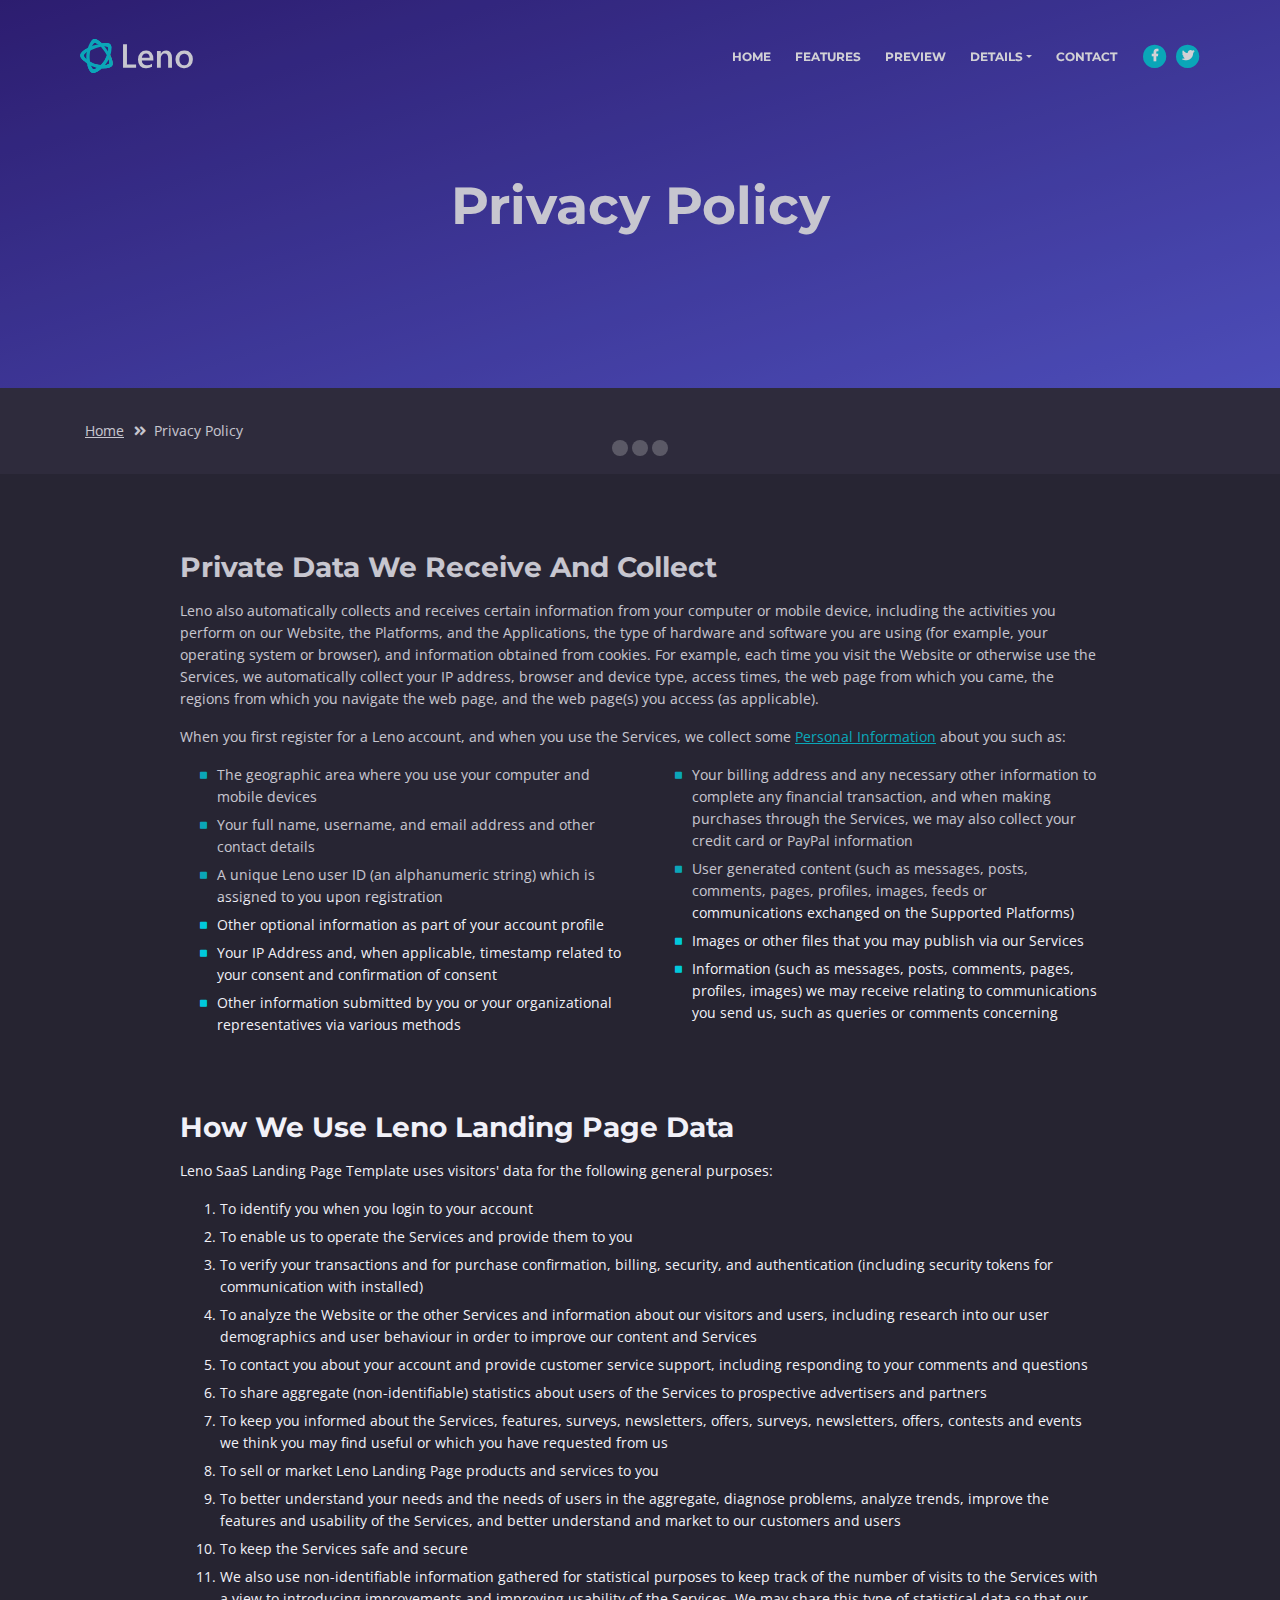
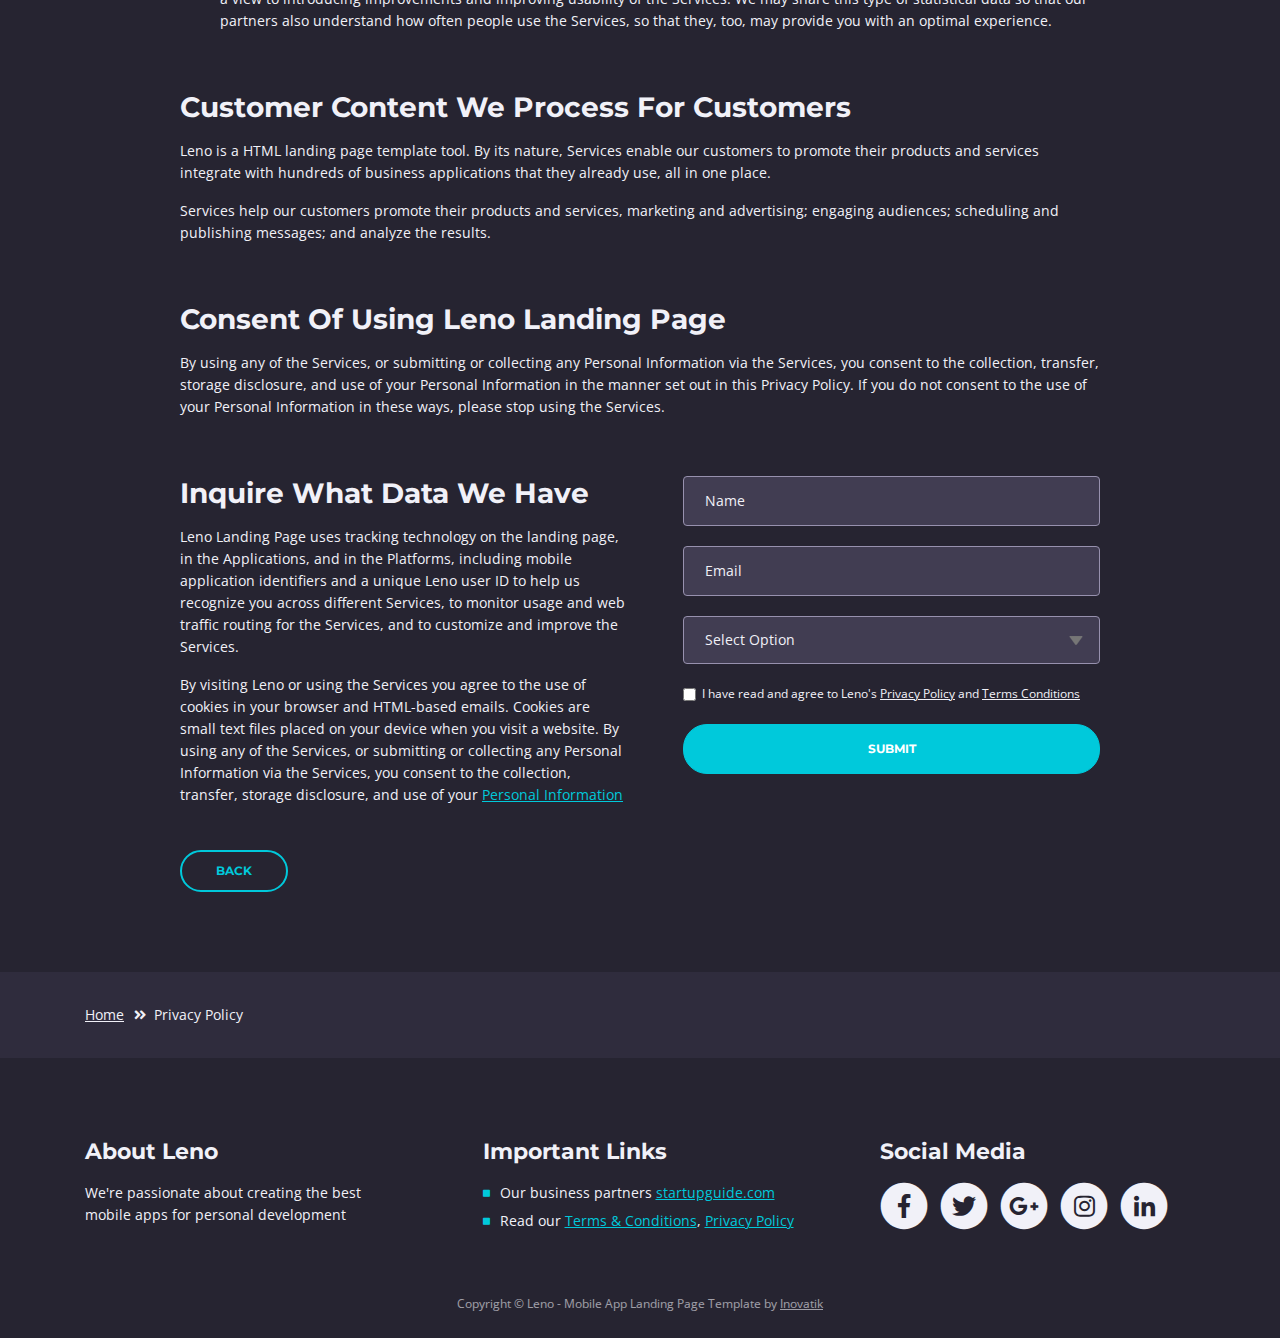
==== privacy-policy.html @ 0bbc704b "uu" ====
<!DOCTYPE html>
<html lang="en">
<head>
    <meta charset="utf-8">
    <meta name="viewport" content="width=device-width, initial-scale=1, shrink-to-fit=no">
    
    <!-- SEO Meta Tags -->
    <meta name="description" content="Free mobile app HTML landing page template to help you build a great online presence for your app which will convert visitors into users">
    <meta name="author" content="Inovatik">

    <!-- OG Meta Tags to improve the way the post looks when you share the page on LinkedIn, Facebook, Google+ -->
	<meta property="og:site_name" content="" /> <!-- website name -->
	<meta property="og:site" content="" /> <!-- website link -->
	<meta property="og:title" content=""/> <!-- title shown in the actual shared post -->
	<meta property="og:description" content="" /> <!-- description shown in the actual shared post -->
	<meta property="og:image" content="" /> <!-- image link, make sure it's jpg -->
	<meta property="og:url" content="" /> <!-- where do you want your post to link to -->
	<meta property="og:type" content="article" />

    <!-- Website Title -->
    <title>Privacy Policy - Leno - Free Mobile App Landing Page Template</title>
    
    <!-- Styles -->
    <link href="https://fonts.googleapis.com/css?family=Open+Sans:300,300i,400,400i,600,600i,700,700i" rel="stylesheet">
    <link href="https://fonts.googleapis.com/css?family=Montserrat:600,700" rel="stylesheet">
    <link href="css/bootstrap.css" rel="stylesheet">
    <link href="css/fontawesome-all.css" rel="stylesheet">
    <link href="css/swiper.css" rel="stylesheet">
	<link href="css/magnific-popup.css" rel="stylesheet">
    <link href="css/styles.css" rel="stylesheet">
	
	<!-- Favicon  -->
    <link rel="icon" href="images/favicon.png">
</head>
<body data-spy="scroll" data-target=".fixed-top">
    
    <!-- Preloader -->
	<div class="spinner-wrapper">
        <div class="spinner">
            <div class="bounce1"></div>
            <div class="bounce2"></div>
            <div class="bounce3"></div>
        </div>
    </div>
    <!-- end of preloader -->
    

    <!-- Navbar -->
    <nav class="navbar navbar-expand-md navbar-dark navbar-custom fixed-top">
        <!-- Text Logo - Use this if you don't have a graphic logo -->
        <!-- <a class="navbar-brand logo-text page-scroll" href="index.html">Leno</a> -->

        <!-- Image Logo -->
        <a class="navbar-brand logo-image" href="index.html"><img src="images/logo.svg" alt="alternative"></a> 
        
        <!-- Mobile Menu Toggle Button -->
        <button class="navbar-toggler" type="button" data-toggle="collapse" data-target="#navbarsExampleDefault" aria-controls="navbarsExampleDefault" aria-expanded="false" aria-label="Toggle navigation">
            <span class="navbar-toggler-awesome fas fa-bars"></span>
            <span class="navbar-toggler-awesome fas fa-times"></span>
        </button>
        <!-- end of mobile menu toggle button -->

        <div class="collapse navbar-collapse" id="navbarsExampleDefault">
            <ul class="navbar-nav ml-auto">
                <li class="nav-item">
                    <a class="nav-link page-scroll" href="index.html#header">HOME <span class="sr-only">(current)</span></a>
                </li>
                <li class="nav-item">
                    <a class="nav-link page-scroll" href="index.html#features">FEATURES</a>
                </li>
                <li class="nav-item">
                    <a class="nav-link page-scroll" href="index.html#preview">PREVIEW</a>
                </li>

                <!-- Dropdown Menu -->          
                <li class="nav-item dropdown">
                    <a class="nav-link dropdown-toggle page-scroll" href="index.html#details" id="navbarDropdown" role="button" aria-haspopup="true" aria-expanded="false">DETAILS</a>
                    <div class="dropdown-menu" aria-labelledby="navbarDropdown">
                        <a class="dropdown-item" href="terms-conditions.html"><span class="item-text">TERMS CONDITIONS</span></a>
                        <div class="dropdown-items-divide-hr"></div>
                        <a class="dropdown-item" href="privacy-policy.html"><span class="item-text">PRIVACY POLICY</span></a>
                    </div>
                </li>
                <!-- end of dropdown menu -->

                <li class="nav-item">
                    <a class="nav-link page-scroll" href="index.html#contact">CONTACT</a>
                </li>
            </ul>
            <span class="nav-item social-icons">
                <span class="fa-stack">
                    <a href="#your-link">
                        <i class="fas fa-circle fa-stack-2x"></i>
                        <i class="fab fa-facebook-f fa-stack-1x"></i>
                    </a>
                </span>
                <span class="fa-stack">
                    <a href="#your-link">
                        <i class="fas fa-circle fa-stack-2x"></i>
                        <i class="fab fa-twitter fa-stack-1x"></i>
                    </a>
                </span>
            </span>
        </div>
    </nav> <!-- end of navbar -->
    <!-- end of navbar -->


    <!-- Header -->
    <header id="header" class="ex-header">
        <div class="container">
            <div class="row">
                <div class="col-md-12">
                    <h1>Privacy Policy</h1>
                </div> <!-- end of col -->
            </div> <!-- end of row -->
        </div> <!-- end of container -->
    </header> <!-- end of ex-header -->
    <!-- end of header -->


    <!-- Breadcrumbs -->
    <div class="ex-basic-1">
        <div class="container">
            <div class="row">
                <div class="col-lg-12">
                    <div class="breadcrumbs">
                        <a href="index.html">Home</a><i class="fa fa-angle-double-right"></i><span>Privacy Policy</span>
                    </div> <!-- end of breadcrumbs -->
                </div> <!-- end of col -->
            </div> <!-- end of row -->
        </div> <!-- end of container -->
    </div> <!-- end of ex-basic-1 -->
    <!-- end of breadcrumbs -->


    <!-- Privacy Content -->
    <div class="ex-basic-2">
        <div class="container">
            <div class="row">
                <div class="col-lg-10 offset-lg-1">
                    <div class="text-container">
                        <h3>Private Data We Receive And Collect</h3>
                        <p>Leno also automatically collects and receives certain information from your computer or mobile device, including the activities you perform on our Website, the Platforms, and the Applications, the type of hardware and software you are using (for example, your operating system or browser), and information obtained from cookies. For example, each time you visit the Website or otherwise use the Services, we automatically collect your IP address, browser and device type, access times, the web page from which you came, the regions from which you navigate the web page, and the web page(s) you access (as applicable).</p>
                        <p>When you first register for a Leno account, and when you use the Services, we collect some <a class="turquoise" href="#your-link">Personal Information</a> about you such as:</p>
                        <div class="row">
                            <div class="col-md-6">
                                <ul class="list-unstyled li-space-lg indent">
                                    <li class="media">
                                        <i class="fas fa-square"></i>
                                        <div class="media-body">The geographic area where you use your computer and mobile devices</div>
                                    </li>
                                    <li class="media">
                                        <i class="fas fa-square"></i>
                                        <div class="media-body">Your full name, username, and email address and other contact details</div>
                                    </li>
                                    <li class="media">
                                        <i class="fas fa-square"></i>
                                        <div class="media-body">A unique Leno user ID (an alphanumeric string) which is assigned to you upon registration</div>
                                    </li>
                                    <li class="media">
                                        <i class="fas fa-square"></i>
                                        <div class="media-body">Other optional information as part of your account profile</div>
                                    </li>
                                    <li class="media">
                                        <i class="fas fa-square"></i>
                                        <div class="media-body">Your IP Address and, when applicable, timestamp related to your consent and confirmation of consent</div>
                                    </li>
                                    <li class="media">
                                        <i class="fas fa-square"></i>
                                        <div class="media-body">Other information submitted by you or your organizational representatives via various methods</div>
                                    </li>
                                </ul>
                            </div> <!-- end of col -->

                            <div class="col-md-6">
                                <ul class="list-unstyled li-space-lg indent">
                                    <li class="media">
                                        <i class="fas fa-square"></i>
                                        <div class="media-body">Your billing address and any necessary other information to complete any financial transaction, and when making purchases through the Services, we may also collect your credit card or PayPal information</div>
                                    </li>
                                    <li class="media">
                                        <i class="fas fa-square"></i>
                                        <div class="media-body">User generated content (such as messages, posts, comments, pages, profiles, images, feeds or communications exchanged on the Supported Platforms)</div>
                                    </li>
                                    <li class="media">
                                        <i class="fas fa-square"></i>
                                        <div class="media-body">Images or other files that you may publish via our Services</div>
                                    </li>
                                    <li class="media">
                                        <i class="fas fa-square"></i>
                                        <div class="media-body">Information (such as messages, posts, comments, pages, profiles, images) we may receive relating to communications you send us, such as queries or comments concerning</div>
                                    </li>
                                </ul>
                            </div> <!-- end of col -->
                        </div> <!-- end of row -->
                    </div> <!-- end of text-container-->
                    
                    <div class="text-container">
                        <h3>How We Use Leno Landing Page Data</h3>
                        <p>Leno SaaS Landing Page Template uses visitors' data for the following general purposes:</p>
                        <ol class="li-space-lg">
                            <li>To identify you when you login to your account</li>
                            <li>To enable us to operate the Services and provide them to you</li>
                            <li>To verify your transactions and for purchase confirmation, billing, security, and authentication (including security tokens for communication with installed)</li>
                            <li>To analyze the Website or the other Services and information about our visitors and users, including research into our user demographics and user behaviour in order to improve our content and Services</li>
                            <li>To contact you about your account and provide customer service support, including responding to your comments and questions</li>
                            <li>To share aggregate (non-identifiable) statistics about users of the Services to prospective advertisers and partners</li>
                            <li>To keep you informed about the Services, features, surveys, newsletters, offers, surveys, newsletters, offers, contests and events we think you may find useful or which you have requested from us</li>
                            <li>To sell or market Leno Landing Page products and services to you</li>
                            <li>To better understand your needs and the needs of users in the aggregate, diagnose problems, analyze trends, improve the features and usability of the Services, and better understand and market to our customers and users</li>
                            <li>To keep the Services safe and secure</li>
                            <li>We also use non-identifiable information gathered for statistical purposes to keep track of the number of visits to the Services with a view to introducing improvements and improving usability of the Services. We may share this type of statistical data so that our partners also understand how often people use the Services, so that they, too, may provide you with an optimal experience.</li>
                        </ol>
                    </div> <!-- end of text-container -->

                    <div class="text-container">
                        <h3>Customer Content We Process For Customers</h3>
                        <p>Leno is a HTML landing page template tool. By its nature, Services enable our customers to promote their products and services integrate with hundreds of business applications that they already use, all in one place.</p>
                        <p>Services help our customers promote their products and services, marketing and advertising; engaging audiences; scheduling and publishing messages; and analyze the results.</p>
                    </div> <!-- end of text container -->

                    <div class="text-container">
                        <h3>Consent Of Using Leno Landing Page</h3>
					    <p class="mb-5">By using any of the Services, or submitting or collecting any Personal Information via the Services, you consent to the collection, transfer, storage disclosure, and use of your Personal Information in the manner set out in this Privacy Policy. If you do not consent to the use of your Personal Information in these ways, please stop using the Services.</p>
                    </div> <!-- end of text-container -->
                                       
                    <div class="row">
                        <div class="col-md-6">
                            <div class="text-container last">
                                <h3>Inquire What Data We Have</h3>
                                <p>Leno Landing Page uses tracking technology on the landing page, in the Applications, and in the Platforms, including mobile application identifiers and a unique Leno user ID to help us recognize you across different Services, to monitor usage and web traffic routing for the Services, and to customize and improve the Services.</p>
                                <p> By visiting Leno or using the Services you agree to the use of cookies in your browser and HTML-based emails. Cookies are small text files placed on your device when you visit a website. By using any of the Services, or submitting or collecting any Personal Information via the Services, you consent to the collection, transfer, storage disclosure, and use of your <a class="turquoise" href="#your-link">Personal Information</a></p>
                            </div> <!-- end of text container -->
                        </div> <!-- end of col-->
                        <div class="col-md-6">

                            <!-- Privacy Form -->
                            <div class="form-container">
                                <form id="privacyForm" data-toggle="validator" data-focus="false">
                                    <div class="form-group">
                                        <input type="text" class="form-control-input" id="pname" required>
                                        <label class="label-control" for="pname">Name</label>
                                        <div class="help-block with-errors"></div>
                                    </div>
                                    <div class="form-group">
                                        <input type="email" class="form-control-input" id="pemail" required>
                                        <label class="label-control" for="pemail">Email</label>
                                        <div class="help-block with-errors"></div>
                                    </div>
                                    <div class="form-group">
                                        <select class="form-control-select" id="pselect" required>
                                            <option class="select-option" value="" disabled selected>Select Option</option>
                                            <option class="select-option" value="Delete data">Delete my data</option>
                                            <option class="select-option" value="Show me data">Show me my data</option>
                                        </select>
                                        <div class="help-block with-errors"></div>
                                    </div>
                                    <div class="form-group checkbox">
                                        <input type="checkbox" id="pterms" value="Agreed-to-Terms" required>I have read and agree to Leno's <a href="privacy-policy.html">Privacy Policy</a> and <a href="terms-conditions.html">Terms Conditions</a>
                                        <div class="help-block with-errors"></div>
                                    </div>
                                    <div class="form-group">
                                        <button type="submit" class="form-control-submit-button">SUBMIT</button>
                                    </div>
                                    <div class="form-message">
                                        <div id="pmsgSubmit" class="h3 text-center hidden"></div>
                                    </div>
                                </form>
                            </div> <!-- end of form container -->
                            <!-- end of privacy form -->

                        </div> <!-- end of col--> 
                    </div> <!-- end of row -->
                    <a class="btn-outline-reg back" href="index.html">BACK</a>
                </div> <!-- end of col-->
            </div> <!-- end of row -->
        </div> <!-- end of container -->
    </div> <!-- end of ex-basic-2 -->
    <!-- end of privacy content -->


    <!-- Breadcrumbs -->
    <div class="ex-basic-1">
        <div class="container">
            <div class="row">
                <div class="col-lg-12">
                    <div class="breadcrumbs">
                        <a href="index.html">Home</a><i class="fa fa-angle-double-right"></i><span>Privacy Policy</span>
                    </div> <!-- end of breadcrumbs -->
                </div> <!-- end of col -->
            </div> <!-- end of row -->
        </div> <!-- end of container -->
    </div> <!-- end of ex-basic-1 -->
    <!-- end of breadcrumbs -->

    
    <!-- Footer -->
    <div class="footer">
        <div class="container">
            <div class="row">
                <div class="col-md-4">
                    <div class="footer-col">
                        <h4>About Leno</h4>
                        <p>We're passionate about creating the best mobile apps for personal development</p>
                    </div>
                </div> <!-- end of col -->
                <div class="col-md-4">
                    <div class="footer-col middle">
                        <h4>Important Links</h4>
                        <ul class="list-unstyled li-space-lg">
                            <li class="media">
                                <i class="fas fa-square"></i>
                                <div class="media-body">Our business partners <a class="turquoise" href="#your-link">startupguide.com</a></div>
                            </li>
                            <li class="media">
                                <i class="fas fa-square"></i>
                                <div class="media-body">Read our <a class="turquoise" href="terms-conditions.html">Terms & Conditions</a>, <a class="turquoise" href="privacy-policy.html">Privacy Policy</a></div>
                            </li>
                        </ul>
                    </div>
                </div> <!-- end of col -->
                <div class="col-md-4">
                    <div class="footer-col last">
                        <h4>Social Media</h4>
                        <span class="fa-stack">
                            <a href="#your-link">
                                <i class="fas fa-circle fa-stack-2x"></i>
                                <i class="fab fa-facebook-f fa-stack-1x"></i>
                            </a>
                        </span>
                        <span class="fa-stack">
                            <a href="#your-link">
                                <i class="fas fa-circle fa-stack-2x"></i>
                                <i class="fab fa-twitter fa-stack-1x"></i>
                            </a>
                        </span>
                        <span class="fa-stack">
                            <a href="#your-link">
                                <i class="fas fa-circle fa-stack-2x"></i>
                                <i class="fab fa-google-plus-g fa-stack-1x"></i>
                            </a>
                        </span>
                        <span class="fa-stack">
                            <a href="#your-link">
                                <i class="fas fa-circle fa-stack-2x"></i>
                                <i class="fab fa-instagram fa-stack-1x"></i>
                            </a>
                        </span>
                        <span class="fa-stack">
                            <a href="#your-link">
                                <i class="fas fa-circle fa-stack-2x"></i>
                                <i class="fab fa-linkedin-in fa-stack-1x"></i>
                            </a>
                        </span>
                    </div> 
                </div> <!-- end of col -->
            </div> <!-- end of row -->
        </div> <!-- end of container -->
    </div> <!-- end of footer -->  
    <!-- end of footer -->


    <!-- Copyright -->
    <div class="copyright">
        <div class="container">
            <div class="row">
                <div class="col-lg-12">
                    <p class="p-small">Copyright © Leno - Mobile App Landing Page Template by <a href="http://www.inovatik.com">Inovatik</a></p>
                </div> <!-- end of col -->
            </div> <!-- enf of row -->
        </div> <!-- end of container -->
    </div> <!-- end of copyright --> 
    <!-- end of copyright -->

	
    <!-- Scripts -->
    <script src="js/jquery.min.js"></script> <!-- jQuery for Bootstrap's JavaScript plugins -->
    <script src="js/popper.min.js"></script> <!-- Popper tooltip library for Bootstrap -->
    <script src="js/bootstrap.min.js"></script> <!-- Bootstrap framework -->
    <script src="js/jquery.easing.min.js"></script> <!-- jQuery Easing for smooth scrolling between anchors -->
    <script src="js/swiper.min.js"></script> <!-- Swiper for image and text sliders -->
    <script src="js/jquery.magnific-popup.js"></script> <!-- Magnific Popup for lightboxes -->
    <script src="js/morphext.min.js"></script> <!-- Morphtext rotating text in the header -->
    <script src="js/validator.min.js"></script> <!-- Validator.js - Bootstrap plugin that validates forms -->
    <script src="js/scripts.js"></script> <!-- Custom scripts -->
    
</body>
</html>
---- css/styles.css ----
/* Template: Juno - Multipurpose Landing Page Pack
   Author: InovatikThemes
   Created: Mar 2019
   Description: Master CSS file
*/

/*****************************************
Table Of Contents:

01. General Styles
02. Preloader
03. Navigation
04. Header
05. Features
******************************************/

/*****************************************
Colors:

- Text, navbar links - white #f1f1f8
- Buttons, bullets, icons - turquoise #00c9db
- Navbar - navy #4633af
- Backgrounds - dark denim #262431
- Backgrounds - denim #2f2c3d
******************************************/


/******************************/
/*     01. General Styles     */
/******************************/
body,
html {
    width: 100%;
	height: 100%;
}

body, p {
	color: #f1f1f8; 
	font: 400 0.875rem/1.375rem "Open Sans", sans-serif;
}

.p-large {
	color: #f1f1f8;
	font: 400 1rem/1.5rem "Open Sans", sans-serif;
}

.p-small {
	color: #f1f1f8;
	font: 400 0.75rem/1.25rem "Open Sans", sans-serif;
}

.p-heading {
	margin-bottom: 3.75rem;
	text-align: center;
}

.li-space-lg li {
	margin-bottom: 0.375rem;
}

.indent {
	padding-left: 1.25rem;
}

h1 {
	color: #f1f1f8;
	font: 700 2.5rem/2.875rem "Montserrat", sans-serif;
}

h2 {
	color: #f1f1f8;
	font: 700 2.25rem/2.75rem "Montserrat", sans-serif;
}

h3 {
	color: #f1f1f8;
	font: 700 1.75rem/2.125rem "Montserrat", sans-serif;
}

h4 {
	color: #f1f1f8;
	font: 700 1.375rem/1.75rem "Montserrat", sans-serif;
}

h5 {
	color: #f1f1f8;
	font: 700 1.125rem/1.625rem "Montserrat", sans-serif;
}

h6 {
	color: #f1f1f8;
	font: 700 1rem/1.5rem "Montserrat", sans-serif;
}

a {
	color: #f1f1f8;
	text-decoration: underline;
}

a:hover {
	color: #f1f1f8;
	text-decoration: underline;
}

a.turquoise {
	color: #00c9db;
}

a.white {
	color: #fff;
}

.testimonial-text {
	font: italic 400 1rem/1.5rem "Open Sans", sans-serif;
}

.testimonial-author {
	font: 700 1rem/1.5rem "Montserrat", sans-serif;
}

.btn-solid-reg {
	display: inline-block;
	padding: 1.1875rem 2.125rem 1.1875rem 2.125rem;
	border: 0.125rem solid #00c9db;
	border-radius: 2rem;
	background-color: #00c9db;
	color: #fff;
	font: 700 0.75rem/0 "Montserrat", sans-serif;
	text-decoration: none;
	transition: all 0.2s;
}

.btn-solid-reg:hover {
	background-color: transparent;
	color: #00c9db;
	text-decoration: none;
}

.btn-solid-lg {
	display: inline-block;
	padding: 1.375rem 2.625rem 1.375rem 2.625rem;
	border: 0.125rem solid #00c9db;
	border-radius: 2rem;
	background-color: #00c9db;
	color: #fff;
	font: 700 0.75rem/0 "Montserrat", sans-serif;
	text-decoration: none;
	transition: all 0.2s;
}

.btn-solid-lg:hover {
	background-color: transparent;
	color: #00c9db;
	text-decoration: none;
}

.btn-solid-lg .fab {
	margin-right: 0.5rem;
	font-size: 1.25rem;
	line-height: 0;
	vertical-align: top;
}

.btn-solid-lg .fab.fa-google-play {
	font-size: 1rem;
}

.btn-outline-reg {
	display: inline-block;
	padding: 1.1875rem 2.125rem 1.1875rem 2.125rem;
	border: 0.125rem solid #00c9db;
	border-radius: 2rem;
	background-color: transparent;
	color: #00c9db;
	font: 700 0.75rem/0 "Montserrat", sans-serif;
	text-decoration: none;
	transition: all 0.2s;
}

.btn-outline-reg:hover {
	background-color: #00c9db;
	color: #fff;
	text-decoration: none;
}

.btn-outline-lg {
	display: inline-block;
	padding: 1.375rem 2.625rem 1.375rem 2.625rem;
	border: 0.125rem solid #00c9db;
	border-radius: 2rem;
	background-color: transparent;
	color: #00c9db;
	font: 700 0.75rem/0 "Montserrat", sans-serif;
	text-decoration: none;
	transition: all 0.2s;
}

.btn-outline-lg:hover {
	background-color: #00c9db;
	color: #fff;
	text-decoration: none;
}

.btn-outline-sm {
	display: inline-block;
	padding: 1rem 1.625rem 0.875rem 1.625rem;
	border: 0.125rem solid #00c9db;
	border-radius: 2rem;
	background-color: transparent;
	color: #00c9db;
	font: 700 0.625rem/0 "Montserrat", sans-serif;
	text-decoration: none;
	transition: all 0.2s;
}

.btn-outline-sm:hover {
	background-color: #00c9db;
	color: #fff;
	text-decoration: none;
}

.form-group {
	position: relative;
	margin-bottom: 1.25rem;
}

.form-group.has-error.has-danger {
	margin-bottom: 0.625rem;
}

.form-group.has-error.has-danger .help-block.with-errors ul {
	margin-top: 0.375rem;
}

.label-control {
	position: absolute;
	top: 0.87rem;
	left: 1.375rem;
	color: #f1f1f8;
	opacity: 1;
	font: 400 0.875rem/1.375rem "Open Sans", sans-serif;
	cursor: text;
	transition: all 0.2s ease;
}

/* IE10+ hack to solve lower label text position compared to the rest of the browsers */
@media screen and (-ms-high-contrast: active), screen and (-ms-high-contrast: none) {  
	.label-control {
		top: 0.9375rem;
	}
}

.form-control-input:focus + .label-control,
.form-control-input.notEmpty + .label-control,
.form-control-textarea:focus + .label-control,
.form-control-textarea.notEmpty + .label-control {
	top: 0.125rem;
	opacity: 1;
	font-size: 0.75rem;
	font-weight: 700;
}

.form-control-input,
.form-control-select {
	display: block; /* needed for proper display of the label in Firefox, IE, Edge */
	width: 100%;
	padding-top: 1.0625rem;
	padding-bottom: 0.0625rem;
	padding-left: 1.3125rem;
	border: 1px solid #9791ae;
	border-radius: 0.25rem;
	background-color: #413d52;
	color: #f1f1f8;
	font: 400 0.875rem/1.875rem "Open Sans", sans-serif;
	transition: all 0.2s;
	-webkit-appearance: none; /* removes inner shadow on form inputs on ios safari */
}

.form-control-select {
	padding-top: 0.5rem;
	padding-bottom: 0.5rem;
	height: 3rem;
}

/* IE10+ hack to solve lower label text position compared to the rest of the browsers */
@media screen and (-ms-high-contrast: active), screen and (-ms-high-contrast: none) {  
	.form-control-input {
		padding-top: 1.25rem;
		padding-bottom: 0.75rem;
		line-height: 1.75rem;
	}

	.form-control-select {
		padding-top: 0.875rem;
		padding-bottom: 0.75rem;
		height: 3.125rem;
		line-height: 2.125rem;
	}
}

select {
    /* you should keep these first rules in place to maintain cross-browser behavior */
    -webkit-appearance: none;
	-moz-appearance: none;
	-ms-appearance: none;
    -o-appearance: none;
    appearance: none;
    background-image: url('../images/down-arrow.png');
    background-position: 96% 50%;
    background-repeat: no-repeat;
    outline: none;
}

select::-ms-expand {
    display: none; /* removes the ugly default down arrow on select form field in IE11 */
}

.form-control-textarea {
	display: block; /* used to eliminate a bottom gap difference between Chrome and IE/FF */
	width: 100%;
	height: 8rem; /* used instead of html rows to normalize height between Chrome and IE/FF */
	padding-top: 1.25rem;
	padding-left: 1.3125rem;
	border: 1px solid #9791ae;
	border-radius: 0.25rem;
	background-color: #413d52;
	color: #f1f1f8;
	font: 400 0.875rem/1.75rem "Open Sans", sans-serif;
	transition: all 0.2s;
}

.form-control-input:focus,
.form-control-select:focus,
.form-control-textarea:focus {
	border: 1px solid #f1f1f8;
	outline: none; /* Removes blue border on focus */
}

.form-control-input:hover,
.form-control-select:hover,
.form-control-textarea:hover {
	border: 1px solid #f1f1f8;
}

.checkbox {
	font: 400 0.75rem/1.25rem "Open Sans", sans-serif;
}

input[type='checkbox'] {
	vertical-align: -15%;
	margin-right: 0.375rem;
}

/* IE10+ hack to raise checkbox field position compared to the rest of the browsers */
@media screen and (-ms-high-contrast: active), screen and (-ms-high-contrast: none) {  
	input[type='checkbox'] {
		vertical-align: -9%;
	}
}

.form-control-submit-button {
	display: inline-block;
	width: 100%;
	height: 3.125rem;
	border: 1px solid #00c9db;
	border-radius: 1.5rem;
	background-color: #00c9db;
	color: #fff;
	font: 700 0.75rem/1.75rem "Montserrat", sans-serif;
	cursor: pointer;
	transition: all 0.2s;
}

.form-control-submit-button:hover {
	background-color: transparent;
	color: #00c9db;
}

/* Form Success And Error Message Formatting */
#cmsgSubmit.h3.text-center.tada.animated,
#pmsgSubmit.h3.text-center.tada.animated,
#cmsgSubmit.h3.text-center,
#pmsgSubmit.h3.text-center {
	display: block;
	margin-bottom: 0;
	color: #f1f1f8;
	font: 400 1.125rem/1rem "Open Sans", sans-serif;
}

.help-block.with-errors .list-unstyled {
	color: #f1f1f8;
	font-size: 0.75rem;
	line-height: 1.125rem;
	text-align: left;
}

.help-block.with-errors ul {
	margin-bottom: 0;
}
/* end of form success and error message formatting */

/* Form Success And Error Message Animation - Animate.css */
@-webkit-keyframes tada {
	from {
		-webkit-transform: scale3d(1, 1, 1);
		-ms-transform: scale3d(1, 1, 1);
		transform: scale3d(1, 1, 1);
	}
	10%, 20% {
		-webkit-transform: scale3d(.9, .9, .9) rotate3d(0, 0, 1, -3deg);
		-ms-transform: scale3d(.9, .9, .9) rotate3d(0, 0, 1, -3deg);
		transform: scale3d(.9, .9, .9) rotate3d(0, 0, 1, -3deg);
	}
	30%, 50%, 70%, 90% {
		-webkit-transform: scale3d(1.1, 1.1, 1.1) rotate3d(0, 0, 1, 3deg);
		-ms-transform: scale3d(1.1, 1.1, 1.1) rotate3d(0, 0, 1, 3deg);
		transform: scale3d(1.1, 1.1, 1.1) rotate3d(0, 0, 1, 3deg);
	}
	40%, 60%, 80% {
		-webkit-transform: scale3d(1.1, 1.1, 1.1) rotate3d(0, 0, 1, -3deg);
		-ms-transform: scale3d(1.1, 1.1, 1.1) rotate3d(0, 0, 1, -3deg);
		transform: scale3d(1.1, 1.1, 1.1) rotate3d(0, 0, 1, -3deg);
	}
	to {
		-webkit-transform: scale3d(1, 1, 1);
		-ms-transform: scale3d(1, 1, 1);
		transform: scale3d(1, 1, 1);
	}
}

@keyframes tada {
	from {
		-webkit-transform: scale3d(1, 1, 1);
		-ms-transform: scale3d(1, 1, 1);
		transform: scale3d(1, 1, 1);
	}
	10%, 20% {
		-webkit-transform: scale3d(.9, .9, .9) rotate3d(0, 0, 1, -3deg);
		-ms-transform: scale3d(.9, .9, .9) rotate3d(0, 0, 1, -3deg);
		transform: scale3d(.9, .9, .9) rotate3d(0, 0, 1, -3deg);
	}
	30%, 50%, 70%, 90% {
		-webkit-transform: scale3d(1.1, 1.1, 1.1) rotate3d(0, 0, 1, 3deg);
		-ms-transform: scale3d(1.1, 1.1, 1.1) rotate3d(0, 0, 1, 3deg);
		transform: scale3d(1.1, 1.1, 1.1) rotate3d(0, 0, 1, 3deg);
	}
	40%, 60%, 80% {
		-webkit-transform: scale3d(1.1, 1.1, 1.1) rotate3d(0, 0, 1, -3deg);
		-ms-transform: scale3d(1.1, 1.1, 1.1) rotate3d(0, 0, 1, -3deg);
		transform: scale3d(1.1, 1.1, 1.1) rotate3d(0, 0, 1, -3deg);
	}
	to {
		-webkit-transform: scale3d(1, 1, 1);
		-ms-transform: scale3d(1, 1, 1);
		transform: scale3d(1, 1, 1);
	}
}

.tada {
	-webkit-animation-name: tada;
	animation-name: tada;
}

.animated {
	-webkit-animation-duration: 1s;
	animation-duration: 1s;
	-webkit-animation-fill-mode: both;
	animation-fill-mode: both;
}
/* end of form success and error message animation - Animate.css */

/* Fade-move Animation For Lightbox - Magnific Popup */
/* at start */
.my-mfp-slide-bottom .zoom-anim-dialog {
	opacity: 0;
	transition: all 0.2s ease-out;
	-webkit-transform: translateY(-1.25rem) perspective(37.5rem) rotateX(10deg);
	-ms-transform: translateY(-1.25rem) perspective(37.5rem) rotateX(10deg);
	transform: translateY(-1.25rem) perspective(37.5rem) rotateX(10deg);
}

/* animate in */
.my-mfp-slide-bottom.mfp-ready .zoom-anim-dialog {
	opacity: 1;
	-webkit-transform: translateY(0) perspective(37.5rem) rotateX(0); 
	-ms-transform: translateY(0) perspective(37.5rem) rotateX(0); 
	transform: translateY(0) perspective(37.5rem) rotateX(0); 
}

/* animate out */
.my-mfp-slide-bottom.mfp-removing .zoom-anim-dialog {
	opacity: 0;
	-webkit-transform: translateY(-0.625rem) perspective(37.5rem) rotateX(10deg); 
	-ms-transform: translateY(-0.625rem) perspective(37.5rem) rotateX(10deg); 
	transform: translateY(-0.625rem) perspective(37.5rem) rotateX(10deg); 
}

/* dark overlay, start state */
.my-mfp-slide-bottom.mfp-bg {
	opacity: 0;
	transition: opacity 0.2s ease-out;
}

/* animate in */
.my-mfp-slide-bottom.mfp-ready.mfp-bg {
	opacity: 0.8;
}
/* animate out */
.my-mfp-slide-bottom.mfp-removing.mfp-bg {
	opacity: 0;
}
/* end of fade-move animation for lightbox - magnific popup */

/* Fade Animation For Image Slider - Magnific Popup */
@-webkit-keyframes fadeIn {
	from {
		opacity: 0;
	}
	to {
		opacity: 1;
	}
}

@keyframes fadeIn {
	from {
		opacity: 0;
	}
	to {
		opacity: 1;
	}
}

.fadeIn {
	-webkit-animation: fadeIn 0.6s;
	animation: fadeIn 0.6s;
}

@-webkit-keyframes fadeOut {
	from {
		opacity: 1;
	}
	to {
		opacity: 0;
	}
}

@keyframes fadeOut {
	from {
		opacity: 1;
	}
	to {
		opacity: 0;
	}
}

.fadeOut {
	-webkit-animation: fadeOut 0.8s;
	animation: fadeOut 0.8s;
}
/* end of fade animation for image slider - magnific popup */


/*************************/
/*     02. Preloader     */
/*************************/
.spinner-wrapper {
	position: fixed;
	z-index: 999999;
	top: 0;
	right: 0;
	bottom: 0;
	left: 0;
	background: #2f2c3d;
}

.spinner {
	position: absolute;
	top: 50%; /* centers the loading animation vertically one the screen */
	left: 50%; /* centers the loading animation horizontally one the screen */
	width: 3.75rem;
	height: 1.25rem;
	margin: -0.625rem 0 0 -1.875rem; /* is width and height divided by two */ 
	text-align: center;
}

.spinner > div {
	display: inline-block;
	width: 1rem;
	height: 1rem;
	border-radius: 100%;
	background-color: #fff;
	-webkit-animation: sk-bouncedelay 1.4s infinite ease-in-out both;
	animation: sk-bouncedelay 1.4s infinite ease-in-out both;
}

.spinner .bounce1 {
	-webkit-animation-delay: -0.32s;
	animation-delay: -0.32s;
}

.spinner .bounce2 {
	-webkit-animation-delay: -0.16s;
	animation-delay: -0.16s;
}

@-webkit-keyframes sk-bouncedelay {
	0%, 80%, 100% { -webkit-transform: scale(0); }
	40% { -webkit-transform: scale(1.0); }
}

@keyframes sk-bouncedelay {
	0%, 80%, 100% { 
		-webkit-transform: scale(0);
		-ms-transform: scale(0);
		transform: scale(0);
	} 40% { 
		-webkit-transform: scale(1.0);
		-ms-transform: scale(1.0);
		transform: scale(1.0);
	}
}


/**************************/
/*     03. Navigation     */
/**************************/
.navbar-custom {
	background-color: #4633af;
	box-shadow: 0 0.0625rem 0.375rem 0 rgba(0, 0, 0, 0.1);
	font: 700 0.75rem/2rem "Montserrat", sans-serif;
	transition: all 0.2s;
}

.navbar-custom .navbar-brand.logo-image img {
    width: 113px;
	height: 34px;
	margin-bottom: 1px;
	-webkit-backface-visibility: hidden;
}

.navbar-custom .navbar-brand.logo-text {
	font: 700 2.375rem/1.5rem "Montserrat", sans-serif;
	color: #fff;
	letter-spacing: -0.5px;
	text-decoration: none;
}

.navbar-custom .navbar-nav {
	margin-top: 0.75rem;
}

.navbar-custom .nav-item .nav-link {
	padding: 0 0.75rem 0 0.75rem;
	color: #fff;
	text-decoration: none;
	transition: all 0.2s ease;
}

.navbar-custom .nav-item .nav-link:hover,
.navbar-custom .nav-item .nav-link.active {
	color: #00c9db;
}

/* Dropdown Menu */
.navbar-custom .dropdown:hover > .dropdown-menu {
	display: block; /* this makes the dropdown menu stay open while hovering it */
	min-width: auto;
	animation: fadeDropdown 0.2s; /* required for the fade animation */
}

@keyframes fadeDropdown {
    0% {
        opacity: 0;
    }

    100% {
        opacity: 1;
    }
}

.navbar-custom .dropdown-toggle:focus { /* removes dropdown outline on focus  */
	outline: 0;
}

.navbar-custom .dropdown-menu {
	margin-top: 0;
	border: none;
	border-radius: 0.25rem;
	background-color: #4633af;
}

.navbar-custom .dropdown-item {
	color: #fff;
	text-decoration: none;
}

.navbar-custom .dropdown-item:hover {
	background-color: #4633af;
}

.navbar-custom .dropdown-item .item-text {
	font: 700 0.75rem/1.5rem "Montserrat", sans-serif;
}

.navbar-custom .dropdown-item:hover .item-text {
	color: #00c9db;
}

.navbar-custom .dropdown-items-divide-hr {
	width: 100%;
	height: 1px;
	margin: 0.25rem auto 0.25rem auto;
	border: none;
	background-color: #b5bcc4;
	opacity: 0.2;
}
/* end of dropdown menu */

.navbar-custom .social-icons {
	display: none;
}

.navbar-custom .navbar-toggler {
	border: none;
	color: #fff;
	font-size: 2rem;
}

.navbar-custom button[aria-expanded='false'] .navbar-toggler-awesome.fas.fa-times{
	display: none;
}

.navbar-custom button[aria-expanded='false'] .navbar-toggler-awesome.fas.fa-bars{
	display: inline-block;
}

.navbar-custom button[aria-expanded='true'] .navbar-toggler-awesome.fas.fa-bars{
	display: none;
}

.navbar-custom button[aria-expanded='true'] .navbar-toggler-awesome.fas.fa-times{
	display: inline-block;
	margin-right: 0.125rem;
}


/*********************/
/*    04. Header     */
/*********************/
.header {
	background: linear-gradient(to bottom right, rgba(72, 72, 212, 0), rgba(241, 104, 104, 0)), url('../images/header-background.jpg') center center no-repeat;
	background-size: cover;
}

.header .header-content {
	padding-top: 8.5rem;
	padding-bottom: 7rem;
	text-align: center;
}

.header .text-container {
	margin-bottom: 3rem;
}

.header h1 {
	margin-bottom: 1rem;
}

.header #js-rotating {
	color: #40e0ee;
}

.header .p-large {
	margin-bottom: 2rem;
}

.header .btn-solid-lg {
	margin-right: 0.5rem;
	margin-bottom: 1.25rem;
}


/****************************/
/*     05. Testimonials     */
/****************************/
.slider-1 {
	padding-top: 6.875rem;
	padding-bottom: 6.375rem;
	background-color: #262431;
}

.slider-1 .slider-container {
	position: relative;
}

.slider-1 .swiper-container {
	position: static;
	width: 90%;
	text-align: center;
}

.slider-1 .swiper-button-prev:focus,
.slider-1 .swiper-button-next:focus {
	/* even if you can't see it chrome you can see it on mobile device */
	outline: none;
}

.slider-1 .swiper-button-prev {
	left: -0.5rem;
	background-image: url("data:image/svg+xml;charset=utf-8,%3Csvg%20xmlns%3D'http%3A%2F%2Fwww.w3.org%2F2000%2Fsvg'%20viewBox%3D'0%200%2028%2044'%3E%3Cpath%20d%3D'M0%2C22L22%2C0l2.1%2C2.1L4.2%2C22l19.9%2C19.9L22%2C44L0%2C22L0%2C22L0%2C22z'%20fill%3D'%23f1f1f8'%2F%3E%3C%2Fsvg%3E");
	background-size: 1.125rem 1.75rem;
}

.slider-1 .swiper-button-next {
	right: -0.5rem;
	background-image: url("data:image/svg+xml;charset=utf-8,%3Csvg%20xmlns%3D'http%3A%2F%2Fwww.w3.org%2F2000%2Fsvg'%20viewBox%3D'0%200%2028%2044'%3E%3Cpath%20d%3D'M27%2C22L27%2C22L5%2C44l-2.1-2.1L22.8%2C22L2.9%2C2.1L5%2C0L27%2C22L27%2C22z'%20fill%3D'%23f1f1f8'%2F%3E%3C%2Fsvg%3E");
	background-size: 1.125rem 1.75rem;
}

.slider-1 .card {
	position: relative;
	border: none;
	background-color: transparent;
}

.slider-1 .card-image {
	width: 6rem;
	height: 6rem;
	margin-right: auto;
	margin-bottom: 0.25rem;
	margin-left: auto;
	border-radius: 50%;
}

.slider-1 .card-body {
	padding-bottom: 0;
}

.slider-1 .testimonial-author {
	margin-bottom: 0;
}


/************************/
/*     05. Features     */
/************************/
.tabs {
	padding-top: 6.5rem;
	padding-bottom: 4.25rem;
	background-color: #2f2c3d;
}

.tabs h2 {
	margin-bottom: 1.125rem;
	text-align: center;
}

.tabs .p-heading {
	margin-bottom: 3.125rem;
}

.tabs .nav-tabs {
	margin-right: auto;
	margin-bottom: 2.5rem;
	margin-left: auto;
	justify-content: center;
	border-bottom: none;
}

.tabs .nav-link {
	margin-bottom: 1rem;
	padding: 0.5rem 1.375rem 0.25rem 1.375rem;
	border: none;
	border-bottom: 0.1875rem solid #f1f1f8;
	border-radius: 0;
	color: #f1f1f8;
	font: 700 1rem/1.75rem "Montserrat", sans-serif;
	text-decoration: none;
	transition: all 0.2s ease;
}

.tabs .nav-link.active,
.tabs .nav-link:hover {
	border-bottom: 0.1875rem solid #00c9db;
	background-color: transparent;
	color: #00c9db;
}

.tabs .nav-link .fas {
	margin-right: 0.375rem;
	font-size: 1rem;
}

.tabs .tab-content {
	width: 100%; /* for proper display in IE11 */
}

.tabs .card {
	border: none;
	background: transparent;
}

.tabs .card-body {
	padding: 1rem 0 1.25rem 0;
}

.tabs .card-title {
	margin-bottom: 0.5rem;
}

.tabs .card .card-icon {
	display: inline-block;
	width: 3.5rem;
	height: 3.5rem;
	border-radius: 50%;
	background-color: #00c9db;
	text-align: center;
	vertical-align: top;
}

.tabs .card .card-icon .fas,
.tabs .card .card-icon .far {
	color: #fff;
	font-size: 1.75rem;
	line-height: 3.5rem;
}

.tabs #tab-1 .card.left-pane .text-wrapper {
	display: inline-block;
	width: 75%;
}

.tabs #tab-1 .card.left-pane .card-icon {
	float: left;
	margin-right: 1rem;
}

.tabs #tab-1 img {
	display: block;
	margin: 2rem auto 3rem auto;
}

.tabs #tab-1 .card.right-pane .text-wrapper {
	display: inline-block;
	width: 75%;
}

.tabs #tab-1 .card.right-pane .card-icon {
	margin-right: 1rem;
}

.tabs #tab-2 img {
	display: block;
	margin: 0 auto 2rem auto;
}

.tabs #tab-2 .text-area {
	margin-top: 1.5rem;
}

.tabs #tab-2 h3 {
	margin-bottom: 0.75rem;
}

.tabs #tab-2 .icon-cards-area {
	margin-top: 2.5rem;
}

.tabs #tab-2 .icon-cards-area .card {
	width: 100%; /* for proper display in IE11 */
}

.tabs #tab-3 .icon-cards-area .card {
	width: 100%; /* for proper display in IE11 */
}

.tabs #tab-3 .text-area {
	margin-top: 0.75rem;
	margin-bottom: 4rem;
}

.tabs #tab-3 h3 {
	margin-bottom: 0.75rem;
}

.tabs #tab-3 img {
	margin: 0 auto 3rem auto;
}


/*********************/
/*     07. Video     */
/*********************/
.basic-1 {
	padding-top: 6.375rem;
	padding-bottom: 6.875rem;
	background: url('../images/video-background.jpg') center center no-repeat;
	background-size: cover; 
}

.basic-1 h2 {
	margin-bottom: 1.125rem;
	text-align: center;
}

.basic-1 .p-heading {
	margin-bottom: 4rem;
	text-align: center;
}

.basic-1 .image-container img {
	border-radius: 0.375rem;
}

.basic-1 .video-wrapper {
	position: relative;
}

/* Video Play Button */
.basic-1 .video-play-button {
	position: absolute;
	z-index: 10;
	top: 50%;
	left: 50%;
	display: block;
	box-sizing: content-box;
	width: 2rem;
	height: 2.75rem;
	padding: 1.125rem 1.25rem 1.125rem 1.75rem;
	border-radius: 50%;
	-webkit-transform: translateX(-50%) translateY(-50%);
	-ms-transform: translateX(-50%) translateY(-50%);
	transform: translateX(-50%) translateY(-50%);
}
  
.basic-1 .video-play-button:before {
	content: "";
	position: absolute;
	z-index: 0;
	top: 50%;
	left: 50%;
	display: block;
	width: 4.75rem;
	height: 4.75rem;
	border-radius: 50%;
	background: #4eaaff;
	animation: pulse-border 1500ms ease-out infinite;
	-webkit-transform: translateX(-50%) translateY(-50%);
	-ms-transform: translateX(-50%) translateY(-50%);
	transform: translateX(-50%) translateY(-50%);
}
  
.basic-1 .video-play-button:after {
	content: "";
	position: absolute;
	z-index: 1;
	top: 50%;
	left: 50%;
	display: block;
	width: 4.375rem;
	height: 4.375rem;
	border-radius: 50%;
	background: #4eaaff;
	transition: all 200ms;
	-webkit-transform: translateX(-50%) translateY(-50%);
	-ms-transform: translateX(-50%) translateY(-50%);
	transform: translateX(-50%) translateY(-50%);
}
  
.basic-1 .video-play-button span {
	position: relative;
	display: block;
	z-index: 3;
	top: 0.375rem;
	left: 0.25rem;
	width: 0;
	height: 0;
	border-left: 1.625rem solid #fff;
	border-top: 1rem solid transparent;
	border-bottom: 1rem solid transparent;
}
  
@keyframes pulse-border {
	0% {
		transform: translateX(-50%) translateY(-50%) translateZ(0) scale(1);
		opacity: 1;
	}
	100% {
		transform: translateX(-50%) translateY(-50%) translateZ(0) scale(1.5);
		opacity: 0;
	}
}
/* end of video play button */  


/*************************/
/*     09. Details 1     */
/*************************/
.basic-2 {
	padding-top: 8rem;
	padding-bottom: 3.5rem;
	background-color: #262431;
}

.basic-2 img {
	margin-bottom: 3.5rem;
}

.basic-2 h3 {
	margin-bottom: 1.125rem;
}

.basic-2 .btn-solid-reg {
	margin-top: 0.5rem;
}


/*************************/
/*     10. Details 2     */
/*************************/
.basic-3 {
	padding-top: 3.5rem;
	padding-bottom: 7.25rem;
	background-color: #262431;
}

.basic-3 .text-container {
	margin-bottom: 3.5rem;
}

.basic-3 h3 {
	margin-bottom: 1.125rem;
}

.basic-3 .btn-solid-reg {
	margin-top: 0.5rem;
}


/**********************************/
/*     11. Details Lightboxes     */
/**********************************/
.lightbox-basic {
	position: relative;
	max-width: 46.875rem;
	margin: 2.5rem auto;
	padding: 3rem 1rem;
	border-radius: 0.25rem;
	background-color: #2f2c3d;
	text-align: left;
}

.lightbox-basic img {
	display: block;
	margin-right: auto;
	margin-bottom: 3rem;
	margin-left: auto;
}

.lightbox-basic h3 {
	margin-bottom: 0.625rem;
}

.lightbox-basic hr {
	width: 3.75rem;
	height: 0.125rem;
	margin-top: 0.125rem;
	margin-bottom: 1.125rem;
	margin-left: 0;
	border: 0;
	background-color: #00c9db;
	text-align: left;
}

.lightbox-basic h4 {
	margin-top: 1.75rem;
	margin-bottom: 0.75rem;
}

.lightbox-basic table {
	margin-top: 1rem;
	margin-bottom: 1.5rem;
}

.lightbox-basic table tr {
	line-height: 1.75em;
}

.lightbox-basic table .icon-cell {
	width: 2rem;
	padding-right: 0.25rem;
	color: #00c9db;
	text-align: center;
}

.lightbox-basic a.mfp-close.as-button {
	position: relative;
	width: auto;
	height: auto;
	margin-left: 0.375rem;
	color: #00c9db;
	opacity: 1;
}

.lightbox-basic a.mfp-close.as-button:hover {
	color: #f1f1f8;
}

.lightbox-basic button.mfp-close.x-button {
	position: absolute;
	top: -0.375rem;
	right: -0.375rem;
	width: 2.75rem;
	height: 2.75rem;
	color: #f1f1f8;
}


/***************************/
/*     12. Screenshots     */
/***************************/
.slider-2 {
	padding-top: 6.875rem;
	padding-bottom: 6.875rem;
	background-color: #2f2c3d;
}

.slider-2 .slider-container {
	position: relative;
}

.slider-2 .swiper-container {
	position: static;
	width: 90%;
	text-align: center;
}

.slider-2 .swiper-button-prev,
.slider-2 .swiper-button-next {
	top: 50%;
	width: 1.125rem;
}

.slider-2 .swiper-button-prev:focus,
.slider-2 .swiper-button-next:focus {
	/* even if you can't see it chrome you can see it on mobile device */
	outline: none;
}

.slider-2 .swiper-button-prev {
	left: -0.5rem;
	background-image: url("data:image/svg+xml;charset=utf-8,%3Csvg%20xmlns%3D'http%3A%2F%2Fwww.w3.org%2F2000%2Fsvg'%20viewBox%3D'0%200%2028%2044'%3E%3Cpath%20d%3D'M0%2C22L22%2C0l2.1%2C2.1L4.2%2C22l19.9%2C19.9L22%2C44L0%2C22L0%2C22L0%2C22z'%20fill%3D'%23ffffff'%2F%3E%3C%2Fsvg%3E");
	background-size: 1.125rem 1.75rem;
}

.slider-2 .swiper-button-next {
	right: -0.5rem;
	background-image: url("data:image/svg+xml;charset=utf-8,%3Csvg%20xmlns%3D'http%3A%2F%2Fwww.w3.org%2F2000%2Fsvg'%20viewBox%3D'0%200%2028%2044'%3E%3Cpath%20d%3D'M27%2C22L27%2C22L5%2C44l-2.1-2.1L22.8%2C22L2.9%2C2.1L5%2C0L27%2C22L27%2C22z'%20fill%3D'%23ffffff'%2F%3E%3C%2Fsvg%3E");
	background-size: 1.125rem 1.75rem;
}


/************************/
/*     13. Download     */
/************************/
.basic-4 {
	padding-top: 6.5rem;
	padding-bottom: 6.75rem;
	background: url('../images/download-background.jpg') center center no-repeat;
	background-size: cover; 
}

.basic-4 .text-container {
	margin-bottom: 3.5rem;
	text-align: center;
}

.basic-4 h2 {
	margin-bottom: 1.25rem;
}

.basic-4 .p-large {
	margin-bottom: 1.75rem;
}

.basic-4 .btn-solid-lg {
	margin-right: 0.5rem;
	margin-bottom: 1.25rem;
}


/**************************/
/*     18. Statistics     */
/**************************/
.counter {
	padding-top: 6.5rem;
	padding-bottom: 5.375rem;
	background-color: #262431;
	text-align: center;
}

.counter #counter .cell {
	display: inline-block;
	width: 6.25rem;
	margin-right: 1rem;
	margin-left: 1rem;
	margin-bottom: 2rem;
}

.counter #counter .counter-value {
	color: #f1f1f8;
	font: 700 3.5rem/4.25rem "Montserrat", sans-serif;	
	vertical-align: middle;
}

.counter #counter .counter-info {
	margin-bottom: 0;
	color: #00c9db;
	font: 400 0.875rem/1.25rem "Open Sans", sans-serif;
	vertical-align: middle;
}


/***********************/
/*     16. Contact     */
/***********************/
.form {
	padding-top: 6.25rem;
	padding-bottom: 5.625rem;
	background: url('../images/contact-background.jpg') center bottom no-repeat;
	background-size: cover; 
}

.form h2 {
	margin-bottom: 1.125rem;
	text-align: center;
}

.form .list-unstyled {
	margin-bottom: 3.75rem;
	font-size: 1rem;
	line-height: 1.5rem;
	text-align: center;
}

.form .list-unstyled .fas,
.form .list-unstyled .fab {
	margin-right: 0.5rem;
	font-size: 0.875rem;
	color: #00c9db;
}

.form .list-unstyled .fa-phone {
	vertical-align: 3%;
}


/**********************/
/*     16. Footer     */
/**********************/
.footer {
	padding-top: 5rem;
	background-color: #262431;
}

.footer .footer-col {
	margin-bottom: 2.25rem;
}

.footer h4 {
	margin-bottom: 1rem;
}

.footer .list-unstyled .fas {
	color: #00c9db;
	font-size: 0.5rem;
	line-height: 1.375rem;
}

.footer .list-unstyled .media-body {
	margin-left: 0.625rem;
}

.footer .fa-stack {
	margin-bottom: 0.75rem;
	margin-right: 0.5rem;
	font-size: 1.5rem;
}

.footer .fa-stack .fa-stack-1x {
    color: #262431;
	transition: all 0.2s ease;
}

.footer .fa-stack .fa-stack-2x {
	color: #f1f1f8;
	transition: all 0.2s ease;
}

.footer .fa-stack:hover .fa-stack-1x {
	color: #f1f1f8;
}

.footer .fa-stack:hover .fa-stack-2x {
    color: #00c9db;
}


/*************************/
/*     17. Copyright     */
/*************************/
.copyright {
	padding-top: 1rem;
	padding-bottom: 0.5rem;
	background-color: #262431;
	text-align: center;
}

.copyright .p-small {
	color: #f1f1f8;
	opacity: 0.6;
}


/**********************************/
/*     18. Back To Top Button     */
/**********************************/
a.back-to-top {
	position: fixed;
	z-index: 999;
	right: 0.75rem;
	bottom: 0.75rem;
	display: none;
	width: 2.625rem;
	height: 2.625rem;
	border-radius: 1.875rem;
	background: #00c9db url("../images/up-arrow.png") no-repeat center 47%;
	background-size: 1.125rem 1.125rem;
	text-indent: -9999px;
}

a:hover.back-to-top {
	background-color: #36edfd; 
}


/***************************/
/*     19. Extra Pages     */
/***************************/
.ex-header {
	padding-top: 8rem;
	padding-bottom: 5rem;
	background: linear-gradient(to bottom right, #2c1a7e, #5557db);
	text-align: center;
}

.ex-basic-1 {
	padding-top: 2rem;
	padding-bottom: 0.875rem;
	background-color: #2f2c3d;
}

.ex-basic-1 .breadcrumbs {
	margin-bottom: 1.125rem;
}

.ex-basic-1 .breadcrumbs .fa {
	margin-right: 0.5rem;
	margin-left: 0.625rem;
}

.ex-basic-2 {
	padding-top: 4.75rem;
	padding-bottom: 4rem;
	background-color: #262431;
}

.ex-basic-2 h3 {
	margin-bottom: 1rem;
}

.ex-basic-2 .text-container {
	margin-bottom: 3.625rem;
}

.ex-basic-2 .text-container.last {
	margin-bottom: 0;
}

.ex-basic-2 .list-unstyled .fas {
	color: #00c9db;
	font-size: 0.5rem;
	line-height: 1.375rem;
}

.ex-basic-2 .list-unstyled .media-body {
	margin-left: 0.625rem;
}

.ex-basic-2 .btn-outline-reg {
	margin-top: 1.75rem;
}

.ex-basic-2 .image-container-large {
	margin-bottom: 4rem;
}

.ex-basic-2 .image-container-large img {
	border-radius: 0.25rem;
}

.ex-basic-2 .image-container-small img {
	border-radius: 0.25rem;
}

.ex-basic-2 .text-container.dark-bg {
	padding: 1.625rem 1.5rem 0.75rem 2rem;
	background-color: #f9fafc;
}


/*****************************/
/*     20. Media Queries     */
/*****************************/	
/* Min-width width 768px */
@media (min-width: 768px) {
	
	/* General Styles */
	.p-heading {
		width: 85%;
		margin-right: auto;
		margin-left: auto;
	}

	h1 {
		font: 700 3.25rem/3.75rem "Montserrat", sans-serif;
	}
	/* end of general styles */


	/* Navigation */
	.navbar-custom {
		padding: 2.125rem 1.5rem 2.125rem 2rem;
		box-shadow: none;
        background: transparent;
	}
	
	.navbar-custom .navbar-brand.logo-text {
		color: #fff;
	}

	.navbar-custom .navbar-nav {
		margin-top: 0;
	}

	.navbar-custom .nav-item .nav-link {
		padding: 0.25rem 0.75rem 0.25rem 0.75rem;
		color: #fff;
	}
	
	.navbar-custom .nav-item .nav-link:hover,
	.navbar-custom .nav-item .nav-link.active {
		color: #00c9db;
	}

	.navbar-custom.top-nav-collapse {
        padding: 0.5rem 1.5rem 0.5rem 2rem;
		box-shadow: 0 0.0625rem 0.375rem 0 rgba(0, 0, 0, 0.1);
		background-color: #4633af;
	}

	.navbar-custom.top-nav-collapse .navbar-brand.logo-text {
		color: #fff;
	}

	.navbar-custom.top-nav-collapse .nav-item .nav-link {
		color: #fff;
	}
	
	.navbar-custom.top-nav-collapse .nav-item .nav-link:hover,
	.navbar-custom.top-nav-collapse .nav-item .nav-link.active {
		color: #00c9db;
	}

	.navbar-custom .dropdown-menu {
		box-shadow: 0 0.25rem 0.375rem 0 rgba(0, 0, 0, 0.03);
	}

	.navbar-custom .dropdown-item {
		padding-top: 0.25rem;
		padding-bottom: 0.25rem;
	}

	.navbar-custom .dropdown-items-divide-hr {
		width: 84%;
	}
	/* end of navigation */


	/* Header */
	.header .header-content {
		padding-top: 11rem;
	}
	/* end of header */


	/* Testimonials */
	.slider-1 .swiper-button-prev {
		left: 1rem;
		width: 1.375rem;
		background-size: 1.375rem 2.125rem;
	}
	
	.slider-1 .swiper-button-next {
		right: 1rem;
		width: 1.375rem;
		background-size: 1.375rem 2.125rem;
	}
	/* end of testimonials */


	/* Features */
	.tabs .card .card-icon {
		width: 4.5rem;
		height: 4.5rem;
	}
	
	.tabs .card .card-icon .fas,
	.tabs .card .card-icon .far {
		font-size: 2.25rem;
		line-height: 4.5rem;
	}

	.tabs #tab-1 .card.left-pane .text-wrapper {
		width: 85%;
	}

	.tabs #tab-2 img {
		margin-bottom: 0;
	}

	.tabs #tab-2 .text-area {
		margin-top: 0;
	}

	.tabs #tab-2 .icon-cards-area .card {
		display: inline-block;
		width: 44%;
		margin-right: 2.5rem;
		vertical-align: top;
	}

	.tabs #tab-2 div.card:nth-child(2n+2) {
		margin-right: 0;
	}

	.tabs #tab-3 .text-area {
		margin-bottom: 0;
	}

	.tabs #tab-3 .icon-cards-area .card {
		display: inline-block;
		width: 44%;
		margin-right: 2.5rem;
		vertical-align: top;
	}

	.tabs #tab-3 div.card:nth-child(2n+2) {
		margin-right: 0;
	}

	.tabs #tab-3 img {
		margin-bottom: 0;
	}
	/* end of features */


	/* Details Lightboxes */
	.lightbox-basic {
		padding: 3rem 3rem;
	}
	/* end of details lightboxes */


	/* Screenshots */
	.slider-2 .swiper-button-prev {
		width: 1.375rem;
		background-size: 1.375rem 2.125rem;
	}
	
	.slider-2 .swiper-button-next {
		width: 1.375rem;
		background-size: 1.375rem 2.125rem;
	}
	/* end of screenshots */


	/* Contact */
	.form .list-unstyled li {
		display: inline-block;
		margin-right: 0.5rem;
		margin-left: 0.5rem;
	}

	.form .list-unstyled .address {
		display: block;
	}
	/* end of contact */


	/* Extra Pages */
	.ex-header {
		padding-top: 11rem;
		padding-bottom: 9rem;
	}

	.ex-basic-2 .text-container.dark {
		padding: 2.5rem 3rem 2rem 3rem;
	}

	.ex-basic-2 .text-container.column {
		width: 90%;
		margin-right: auto;
		margin-left: auto;
	}
	/* end of extra pages */
}
/* end of min-width width 768px */


/* Min-width width 992px */
@media (min-width: 992px) {
	
	/* Navigation */
	.navbar-custom .social-icons {
		display: block;
		margin-left: 0.5rem;
	}

	.navbar-custom .fa-stack {
		margin-bottom: 0.1875rem;
		margin-left: 0.375rem;
		font-size: 0.75rem;
	}
	
	.navbar-custom .fa-stack-2x {
		color: #00c9db;
		transition: all 0.2s ease;
	}
	
	.navbar-custom .fa-stack-1x {
		color: #fff;
		transition: all 0.2s ease;
	}

	.navbar-custom .fa-stack:hover .fa-stack-2x {
		color: #fff;
	}

	.navbar-custom .fa-stack:hover .fa-stack-1x {
		color: #00c9db;
	}
	/* end of navigation */


	/* General Styles */
	.p-heading {
		width: 65%;
	}
	/* end of general styles */


	/* Header */
	.header .header-content {
		padding-top: 13rem;
		padding-bottom: 10rem;
		text-align: left;
	}

	.header .text-container {
		margin-top: 6.5rem;
	}
	/* end of header */


	/* Features */
	.tabs .card-body {
		padding: 1rem 0 1.5rem 0;
	}
	
	.tabs #tab-1 .card.left-pane {
		text-align: right;
	}

	.tabs #tab-1 .card.left-pane .text-wrapper,
	.tabs #tab-1 .card.right-pane .text-wrapper {
		width: 68%;
	}

	.tabs #tab-1 .card.left-pane .card-icon {
		float: none;
		margin-right: 0;
		margin-left: 1rem;
	}

	.tabs #tab-1 img {
		margin-top: 0;
		margin-bottom: 0;
	}
	
	.tabs #tab-2 .icon-cards-area {
		margin-top: 2.25rem;
	}

	.tabs #tab-2 .icon-cards-area .card {
		width: 45%;
		margin-right: 3.5rem;
	}

	.tabs #tab-2 .icon-cards-area .card p {
		margin-bottom: 0.5rem;
	}

	.tabs #tab-3 .icon-cards-area .card {
		width: 45%;
		margin-right: 3.5rem;
	}

	.tabs #tab-3 .icon-cards-area .card p {
		margin-bottom: 0.5rem;
	}
	/* end of features */


	/* Video */
	.basic-1 .image-container {
		max-width: 53.125rem;
		margin-right: auto;
		margin-left: auto;
	}
	/* end of video */


	/* Details 1 */
	.basic-2 img {
		margin-bottom: 0;
	}

	.basic-2 .text-container {
		margin-top: 2.625rem;
	}
	/* end of details 1 */


	/* Details 2 */
	.basic-3 .text-container {
		margin-top: 2.5rem;
		margin-bottom: 0;
	}
	/* end of details 2 */


	/* Details Lightboxes */
	.lightbox-basic img {
		margin-bottom: 0;
		margin-left: 0;
	}

	.lightbox-basic h3 {
		margin-top: 0.25rem;
	}
	/* end of details lightboxes */


	/* Screenshots */
	.slider-2 .swiper-container {
		width: 92%;
	}
	/* end of screenshots */


	/* Download */
	.basic-4 {
		padding-top: 6.75rem;
	}

	.basic-4 .text-container {
		margin-top: 7rem;
		margin-bottom: 0;
		text-align: left;
	}
	/* end of download */


	/* Statistics */
	.counter {
		padding-top: 6rem;
		padding-bottom: 4.5rem;
	}

	.counter #counter .cell {
		width: 8rem;
		margin-right: 2.5rem;
		margin-left: 2.5rem;
	}
	
	.counter #counter .counter-value {
		font: 700 4.25rem/4.5rem "Montserrat", sans-serif;	
	}
	/* end of statistics */


	/* Extra Pages */
	.ex-header h1 {
		width: 80%;
		margin-right: auto;
		margin-left: auto;
	}

	.ex-basic-2 {
		padding-bottom: 5rem;
	}

	.ex-basic-2 .text-container.column {
		margin-bottom: 0;
	}
	/* end of extra pages */
}
/* end of min-width width 992px */


/* Min-width width 1200px */
@media (min-width: 1200px) {
	
	/* Navigation */
	.navbar-custom {
		padding: 2.125rem 5rem 2.125rem 5rem;
	}

	.navbar-custom.top-nav-collapse {
        padding: 0.5rem 5rem 0.5rem 5rem;
	}
	/* end of navigation */

	
	/* General Styles */
	.p-heading {
		width: 44%;
	}
	/* end of general styles */


	/* Header */
	.header .text-container {
		margin-top: 7.5rem;
		margin-left: 2.5rem;
	}

	.header .image-container {
		margin-left: 3rem;
	}
	/* end of header */


	/* Features */
	.tabs {
		padding-bottom: 6.5rem;
	}

	.tabs #tab-1 .card.first {
		margin-top: 4.25rem;
	}

	.tabs #tab-1 .card {
		margin-bottom: 0.75rem;
	}

	.tabs #tab-1 .card.left-pane .text-wrapper,
	.tabs #tab-1 .card.right-pane .text-wrapper {
		width: 73%;
	}

	.tabs #tab-1 img {
		margin-top: 0;
	}

	.tabs #tab-2 .container {
		padding-right: 2.5rem;
		padding-left: 2.5rem;
	}

	.tabs #tab-2 .text-area {
		margin-top: 1.5rem;
		margin-right: 1rem;
		margin-left: 1rem;
	}

	.tabs #tab-2 .icon-cards-area {
		margin-right: 1rem;
		margin-left: 1rem;
	}

	.tabs #tab-2 .icon-cards-area .card {
		margin-right: 3.875rem;
	}

	.tabs #tab-3 .container {
		padding-right: 2.5rem;
		padding-left: 2.5rem;
	}
	
	.tabs #tab-3 .icon-cards-area {
		margin-top: 2rem;
		margin-left: 1rem;
	}

	.tabs #tab-3 .icon-cards-area .card {
		margin-right: 3.875rem;
	}
	
	.tabs #tab-3 .text-area {
		margin-right: 1.5rem;
		margin-left: 1rem;
	}
	/* end of features */


	/* Details 1 */
	.basic-2 .text-container {
		margin-top: 4.5rem;
		margin-left: 4rem;
		margin-right: 1.5rem;
	}
	/* end of details 1 */
	
	
	/* Details 2 */
	.basic-3 .text-container {
		margin-top: 4.5rem;
		margin-right: 3.5rem;
		margin-left: 2rem;
	}
	/* end of details 2 */


	/* Download */
	.basic-4 .text-container {
		margin-top: 11rem;
	}

	.basic-4 .image-container {
		margin-left: 3rem;
	}
	/* end of download */


	/* Footer */
	.footer .footer-col {
		width: 90%;
	}

	.footer .footer-col.middle {
		margin-right: auto;
		margin-left: auto;
	}

	.footer .footer-col.last {
		margin-right: 0;
		margin-left: auto;
	}
	/* end of footer */


	/* Extra Pages */
	.ex-header h1 {
		width: 60%;
		margin-right: auto;
		margin-left: auto;
	}

	.ex-basic-2 .form-container {
		margin-left: 1.75rem;
	}

	.ex-basic-2 .image-container-small {
		margin-left: 1.75rem;
	}
	/* end of extra pages */
}
/* end of min-width width 1200px */
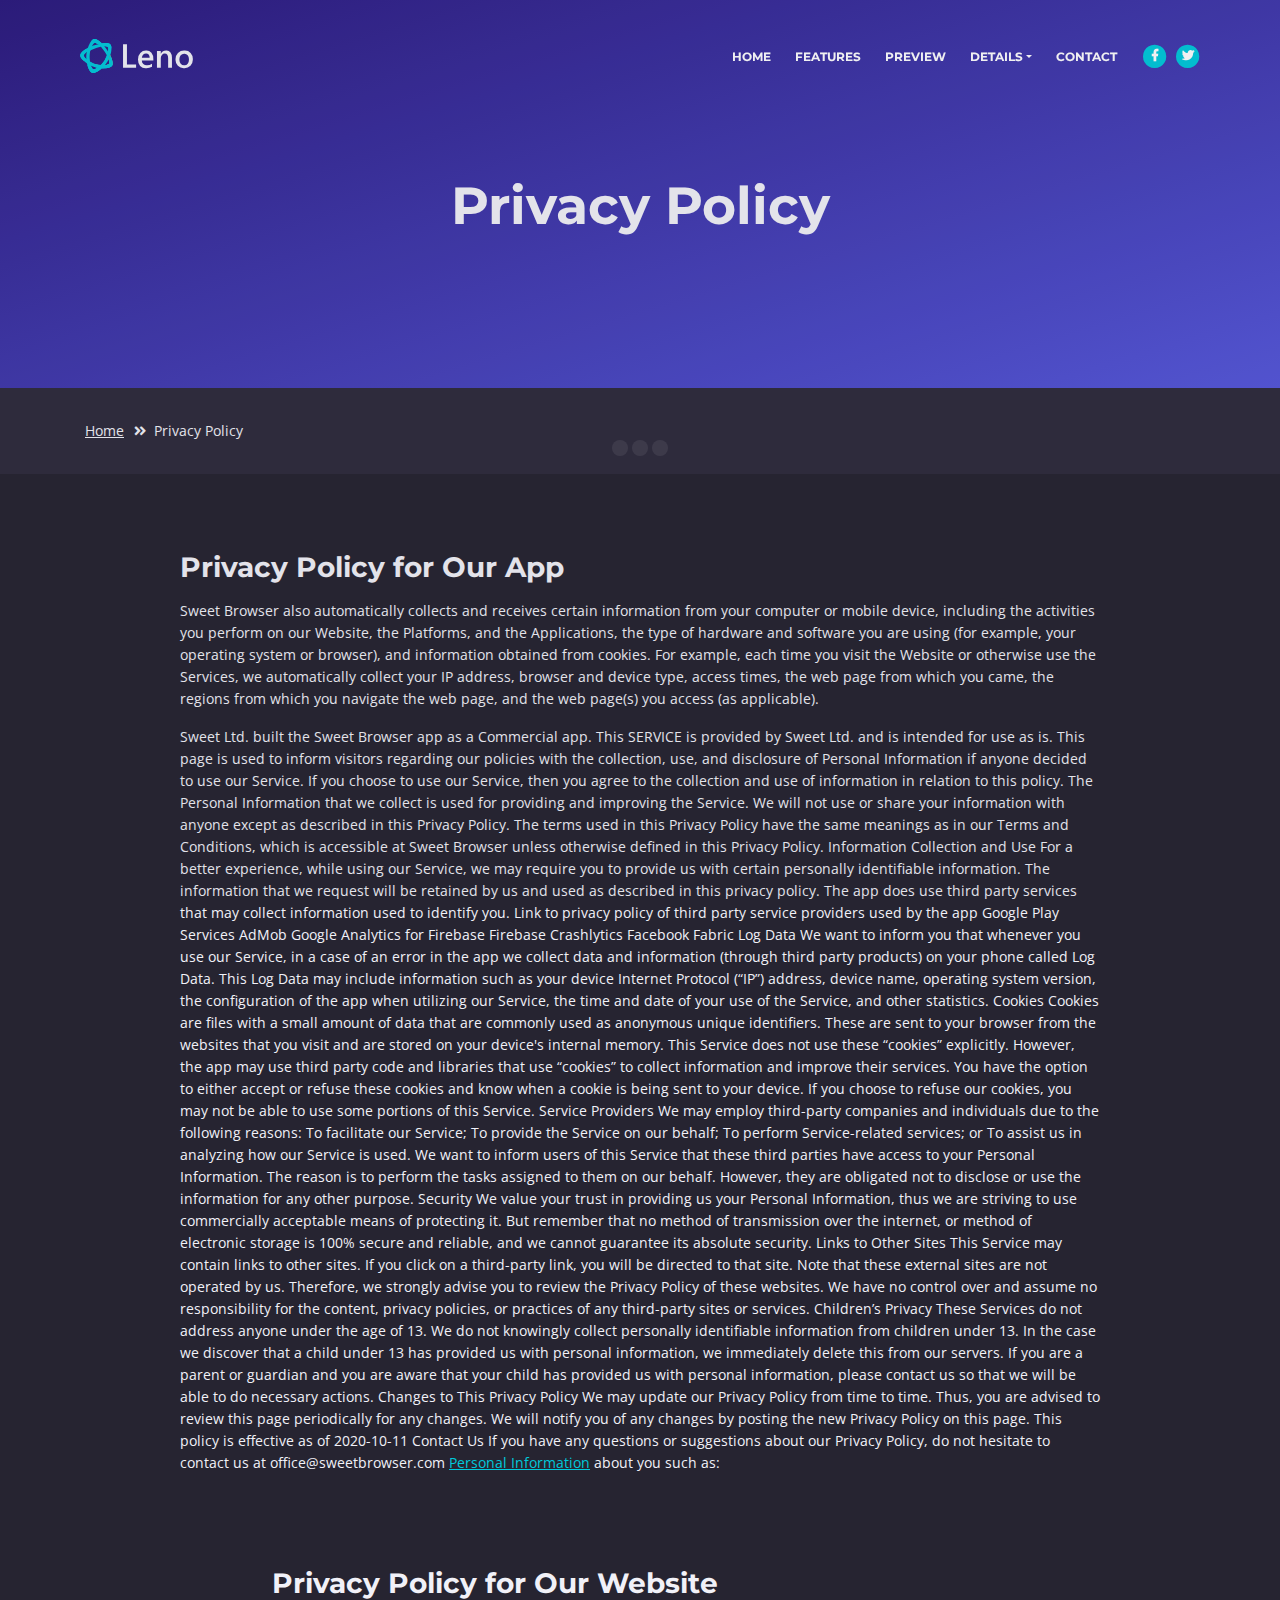
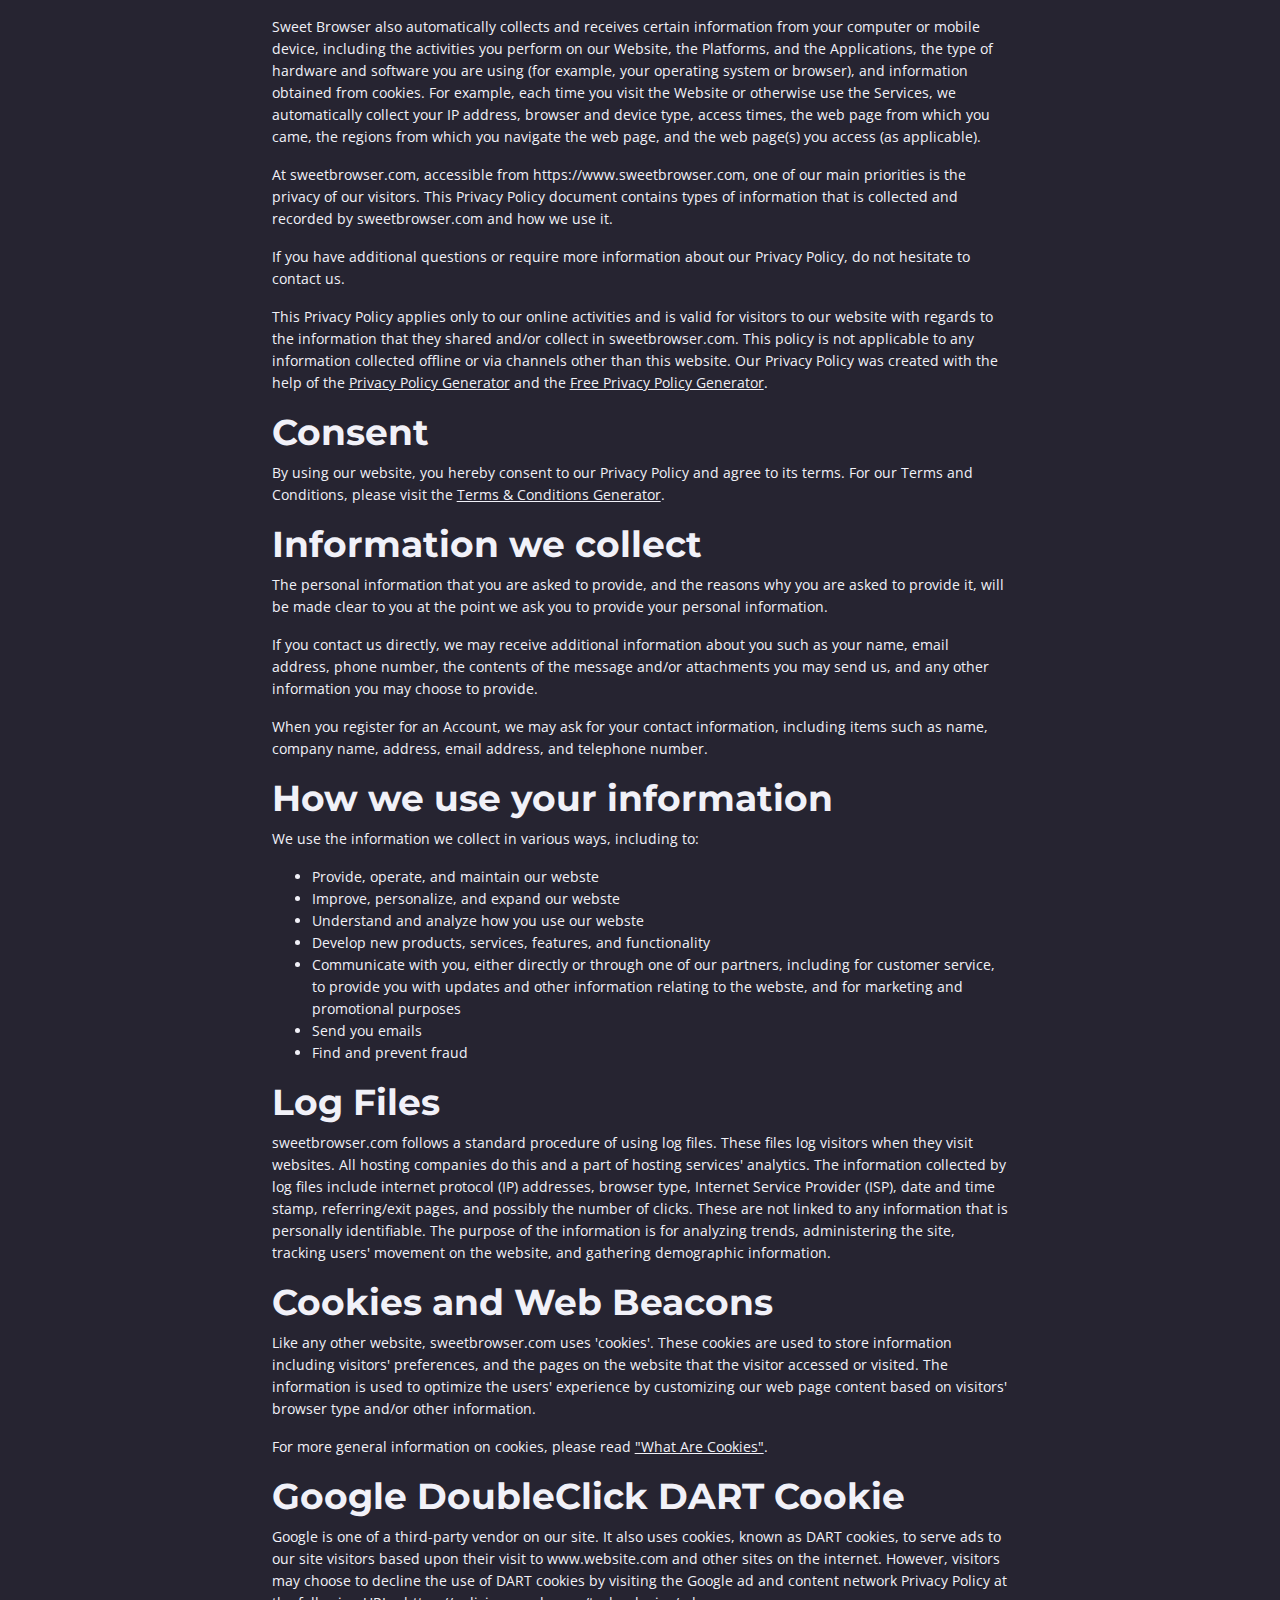
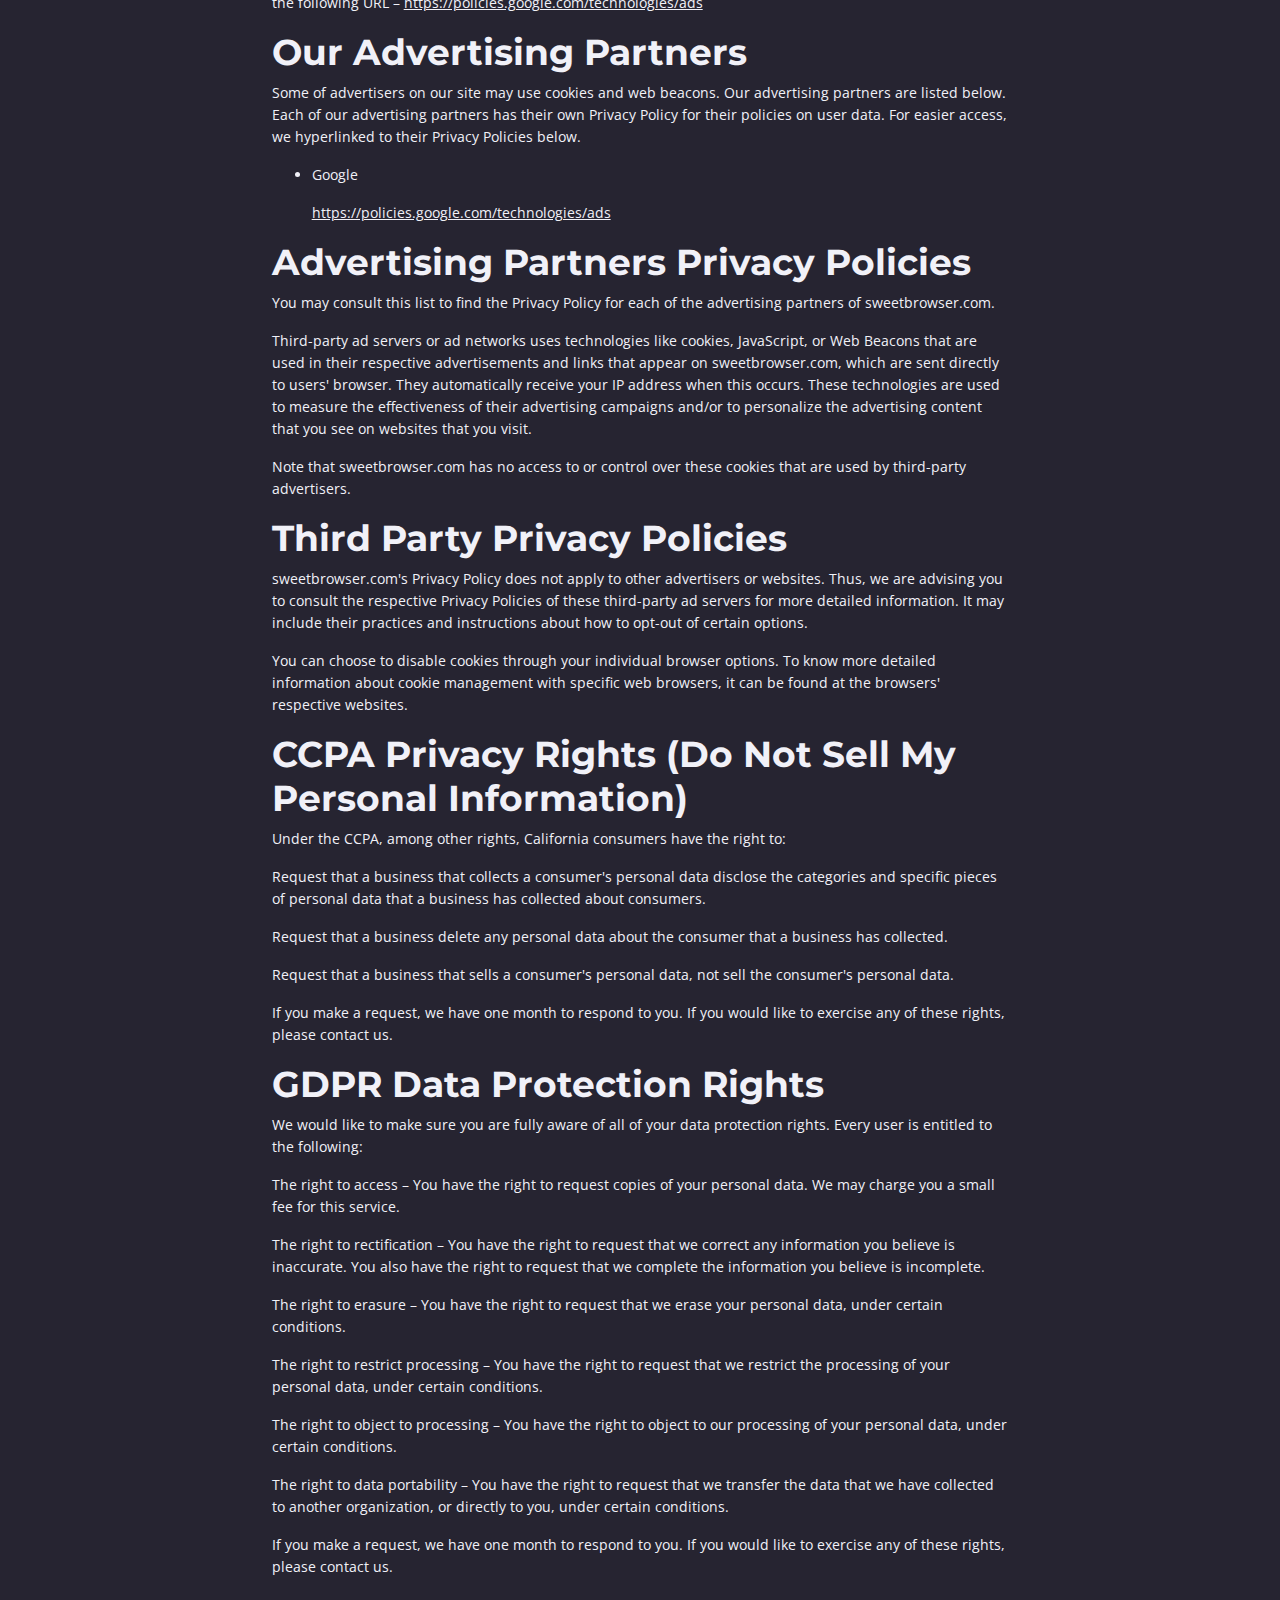
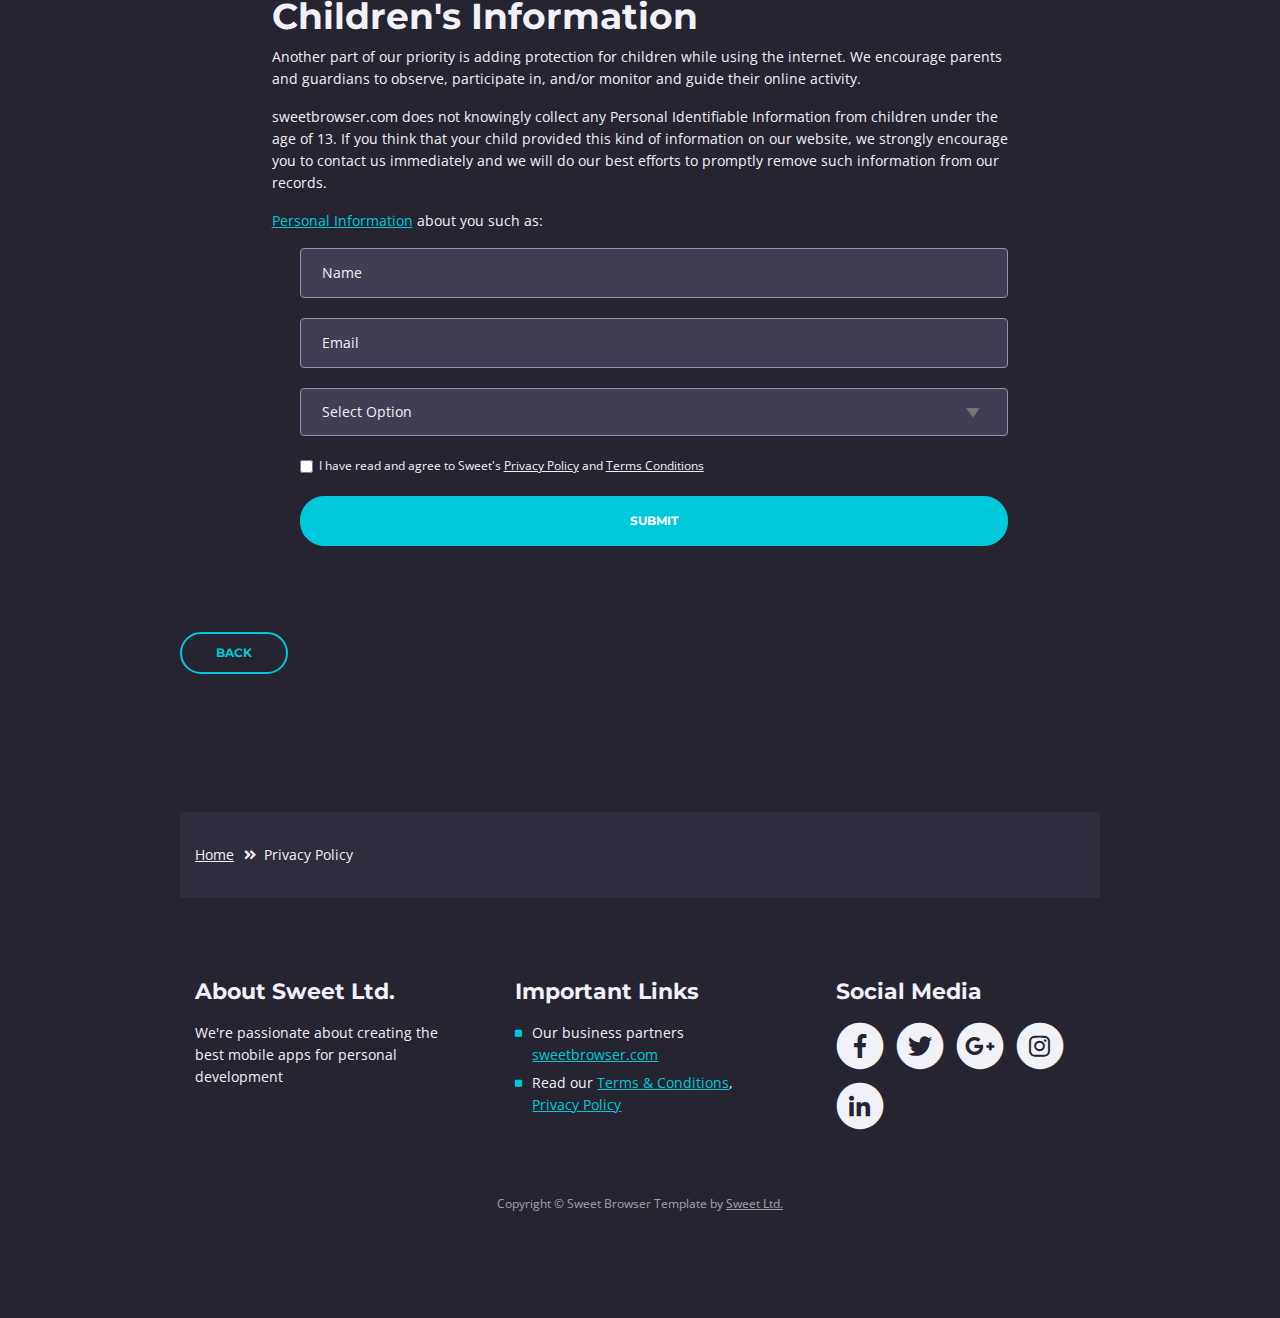
==== commit f039c35e: "Update privacy-policy.html" ====
--- a/privacy-policy.html
+++ b/privacy-policy.html
@@ -5,8 +5,8 @@
     <meta name="viewport" content="width=device-width, initial-scale=1, shrink-to-fit=no">
     
     <!-- SEO Meta Tags -->
-    <meta name="description" content="Free mobile app HTML landing page template to help you build a great online presence for your app which will convert visitors into users">
-    <meta name="author" content="Inovatik">
+    <meta name="description" content="Best application for light-speed web surfing  ">
+    <meta name="author" content="Sweet Browser">
 
     <!-- OG Meta Tags to improve the way the post looks when you share the page on LinkedIn, Facebook, Google+ -->
 	<meta property="og:site_name" content="" /> <!-- website name -->
@@ -18,7 +18,7 @@
 	<meta property="og:type" content="article" />
 
     <!-- Website Title -->
-    <title>Privacy Policy - Leno - Free Mobile App Landing Page Template</title>
+    <title>Privacy Policy - Sweet Browser </title>
     
     <!-- Styles -->
     <link href="https://fonts.googleapis.com/css?family=Open+Sans:300,300i,400,400i,600,600i,700,700i" rel="stylesheet">
@@ -140,100 +140,176 @@
             <div class="row">
                 <div class="col-lg-10 offset-lg-1">
                     <div class="text-container">
-                        <h3>Private Data We Receive And Collect</h3>
-                        <p>Leno also automatically collects and receives certain information from your computer or mobile device, including the activities you perform on our Website, the Platforms, and the Applications, the type of hardware and software you are using (for example, your operating system or browser), and information obtained from cookies. For example, each time you visit the Website or otherwise use the Services, we automatically collect your IP address, browser and device type, access times, the web page from which you came, the regions from which you navigate the web page, and the web page(s) you access (as applicable).</p>
-                        <p>When you first register for a Leno account, and when you use the Services, we collect some <a class="turquoise" href="#your-link">Personal Information</a> about you such as:</p>
-                        <div class="row">
-                            <div class="col-md-6">
-                                <ul class="list-unstyled li-space-lg indent">
-                                    <li class="media">
-                                        <i class="fas fa-square"></i>
-                                        <div class="media-body">The geographic area where you use your computer and mobile devices</div>
-                                    </li>
-                                    <li class="media">
-                                        <i class="fas fa-square"></i>
-                                        <div class="media-body">Your full name, username, and email address and other contact details</div>
-                                    </li>
-                                    <li class="media">
-                                        <i class="fas fa-square"></i>
-                                        <div class="media-body">A unique Leno user ID (an alphanumeric string) which is assigned to you upon registration</div>
-                                    </li>
-                                    <li class="media">
-                                        <i class="fas fa-square"></i>
-                                        <div class="media-body">Other optional information as part of your account profile</div>
-                                    </li>
-                                    <li class="media">
-                                        <i class="fas fa-square"></i>
-                                        <div class="media-body">Your IP Address and, when applicable, timestamp related to your consent and confirmation of consent</div>
-                                    </li>
-                                    <li class="media">
-                                        <i class="fas fa-square"></i>
-                                        <div class="media-body">Other information submitted by you or your organizational representatives via various methods</div>
-                                    </li>
-                                </ul>
-                            </div> <!-- end of col -->
-
-                            <div class="col-md-6">
-                                <ul class="list-unstyled li-space-lg indent">
-                                    <li class="media">
-                                        <i class="fas fa-square"></i>
-                                        <div class="media-body">Your billing address and any necessary other information to complete any financial transaction, and when making purchases through the Services, we may also collect your credit card or PayPal information</div>
-                                    </li>
-                                    <li class="media">
-                                        <i class="fas fa-square"></i>
-                                        <div class="media-body">User generated content (such as messages, posts, comments, pages, profiles, images, feeds or communications exchanged on the Supported Platforms)</div>
-                                    </li>
-                                    <li class="media">
-                                        <i class="fas fa-square"></i>
-                                        <div class="media-body">Images or other files that you may publish via our Services</div>
-                                    </li>
-                                    <li class="media">
-                                        <i class="fas fa-square"></i>
-                                        <div class="media-body">Information (such as messages, posts, comments, pages, profiles, images) we may receive relating to communications you send us, such as queries or comments concerning</div>
-                                    </li>
-                                </ul>
-                            </div> <!-- end of col -->
-                        </div> <!-- end of row -->
-                    </div> <!-- end of text-container-->
-                    
+                        <h3>Privacy Policy for Our App</h3>
+                        <p>Sweet Browser also automatically collects and receives certain information from your computer or mobile device, including the activities you perform on our Website, the Platforms, and the Applications, the type of hardware and software you are using (for example, your operating system or browser), and information obtained from cookies. For example, each time you visit the Website or otherwise use the Services, we automatically collect your IP address, browser and device type, access times, the web page from which you came, the regions from which you navigate the web page, and the web page(s) you access (as applicable).</p>
+                        <p>
+Sweet Ltd. built the Sweet Browser app as a Commercial app. This SERVICE is provided by Sweet Ltd. and is intended for use as is.
+
+This page is used to inform visitors regarding our policies with the collection, use, and disclosure of Personal Information if anyone decided to use our Service.
+
+If you choose to use our Service, then you agree to the collection and use of information in relation to this policy. The Personal Information that we collect is used for providing and improving the Service. We will not use or share your information with anyone except as described in this Privacy Policy.
+
+The terms used in this Privacy Policy have the same meanings as in our Terms and Conditions, which is accessible at Sweet Browser unless otherwise defined in this Privacy Policy.
+
+Information Collection and Use
+
+For a better experience, while using our Service, we may require you to provide us with certain personally identifiable information. The information that we request will be retained by us and used as described in this privacy policy.
+
+The app does use third party services that may collect information used to identify you.
+
+Link to privacy policy of third party service providers used by the app
+
+Google Play Services
+AdMob
+Google Analytics for Firebase
+Firebase Crashlytics
+Facebook
+Fabric
+Log Data
+
+We want to inform you that whenever you use our Service, in a case of an error in the app we collect data and information (through third party products) on your phone called Log Data. This Log Data may include information such as your device Internet Protocol (“IP”) address, device name, operating system version, the configuration of the app when utilizing our Service, the time and date of your use of the Service, and other statistics.
+
+Cookies
+
+Cookies are files with a small amount of data that are commonly used as anonymous unique identifiers. These are sent to your browser from the websites that you visit and are stored on your device's internal memory.
+
+This Service does not use these “cookies” explicitly. However, the app may use third party code and libraries that use “cookies” to collect information and improve their services. You have the option to either accept or refuse these cookies and know when a cookie is being sent to your device. If you choose to refuse our cookies, you may not be able to use some portions of this Service.
+
+Service Providers
+
+We may employ third-party companies and individuals due to the following reasons:
+
+To facilitate our Service;
+To provide the Service on our behalf;
+To perform Service-related services; or
+To assist us in analyzing how our Service is used.
+We want to inform users of this Service that these third parties have access to your Personal Information. The reason is to perform the tasks assigned to them on our behalf. However, they are obligated not to disclose or use the information for any other purpose.
+
+Security
+
+We value your trust in providing us your Personal Information, thus we are striving to use commercially acceptable means of protecting it. But remember that no method of transmission over the internet, or method of electronic storage is 100% secure and reliable, and we cannot guarantee its absolute security.
+
+Links to Other Sites
+
+This Service may contain links to other sites. If you click on a third-party link, you will be directed to that site. Note that these external sites are not operated by us. Therefore, we strongly advise you to review the Privacy Policy of these websites. We have no control over and assume no responsibility for the content, privacy policies, or practices of any third-party sites or services.
+
+Children’s Privacy
+
+These Services do not address anyone under the age of 13. We do not knowingly collect personally identifiable information from children under 13. In the case we discover that a child under 13 has provided us with personal information, we immediately delete this from our servers. If you are a parent or guardian and you are aware that your child has provided us with personal information, please contact us so that we will be able to do necessary actions.
+
+Changes to This Privacy Policy
+
+We may update our Privacy Policy from time to time. Thus, you are advised to review this page periodically for any changes. We will notify you of any changes by posting the new Privacy Policy on this page.
+
+This policy is effective as of 2020-10-11
+
+Contact Us
+
+If you have any questions or suggestions about our Privacy Policy, do not hesitate to contact us at office@sweetbrowser.com <a class="turquoise" href="#your-link">Personal Information</a> about you such as:</p>
+                     <!-- Privacy Content -->
+    <div class="ex-basic-2">
+        <div class="container">
+            <div class="row">
+                <div class="col-lg-10 offset-lg-1">
                     <div class="text-container">
-                        <h3>How We Use Leno Landing Page Data</h3>
-                        <p>Leno SaaS Landing Page Template uses visitors' data for the following general purposes:</p>
-                        <ol class="li-space-lg">
-                            <li>To identify you when you login to your account</li>
-                            <li>To enable us to operate the Services and provide them to you</li>
-                            <li>To verify your transactions and for purchase confirmation, billing, security, and authentication (including security tokens for communication with installed)</li>
-                            <li>To analyze the Website or the other Services and information about our visitors and users, including research into our user demographics and user behaviour in order to improve our content and Services</li>
-                            <li>To contact you about your account and provide customer service support, including responding to your comments and questions</li>
-                            <li>To share aggregate (non-identifiable) statistics about users of the Services to prospective advertisers and partners</li>
-                            <li>To keep you informed about the Services, features, surveys, newsletters, offers, surveys, newsletters, offers, contests and events we think you may find useful or which you have requested from us</li>
-                            <li>To sell or market Leno Landing Page products and services to you</li>
-                            <li>To better understand your needs and the needs of users in the aggregate, diagnose problems, analyze trends, improve the features and usability of the Services, and better understand and market to our customers and users</li>
-                            <li>To keep the Services safe and secure</li>
-                            <li>We also use non-identifiable information gathered for statistical purposes to keep track of the number of visits to the Services with a view to introducing improvements and improving usability of the Services. We may share this type of statistical data so that our partners also understand how often people use the Services, so that they, too, may provide you with an optimal experience.</li>
-                        </ol>
-                    </div> <!-- end of text-container -->
-
-                    <div class="text-container">
-                        <h3>Customer Content We Process For Customers</h3>
-                        <p>Leno is a HTML landing page template tool. By its nature, Services enable our customers to promote their products and services integrate with hundreds of business applications that they already use, all in one place.</p>
-                        <p>Services help our customers promote their products and services, marketing and advertising; engaging audiences; scheduling and publishing messages; and analyze the results.</p>
-                    </div> <!-- end of text container -->
-
-                    <div class="text-container">
-                        <h3>Consent Of Using Leno Landing Page</h3>
-					    <p class="mb-5">By using any of the Services, or submitting or collecting any Personal Information via the Services, you consent to the collection, transfer, storage disclosure, and use of your Personal Information in the manner set out in this Privacy Policy. If you do not consent to the use of your Personal Information in these ways, please stop using the Services.</p>
-                    </div> <!-- end of text-container -->
-                                       
-                    <div class="row">
-                        <div class="col-md-6">
-                            <div class="text-container last">
-                                <h3>Inquire What Data We Have</h3>
-                                <p>Leno Landing Page uses tracking technology on the landing page, in the Applications, and in the Platforms, including mobile application identifiers and a unique Leno user ID to help us recognize you across different Services, to monitor usage and web traffic routing for the Services, and to customize and improve the Services.</p>
-                                <p> By visiting Leno or using the Services you agree to the use of cookies in your browser and HTML-based emails. Cookies are small text files placed on your device when you visit a website. By using any of the Services, or submitting or collecting any Personal Information via the Services, you consent to the collection, transfer, storage disclosure, and use of your <a class="turquoise" href="#your-link">Personal Information</a></p>
-                            </div> <!-- end of text container -->
-                        </div> <!-- end of col-->
-                        <div class="col-md-6">
+                        <h3>Privacy Policy for Our Website</h3>
+                        <p>Sweet Browser also automatically collects and receives certain information from your computer or mobile device, including the activities you perform on our Website, the Platforms, and the Applications, the type of hardware and software you are using (for example, your operating system or browser), and information obtained from cookies. For example, each time you visit the Website or otherwise use the Services, we automatically collect your IP address, browser and device type, access times, the web page from which you came, the regions from which you navigate the web page, and the web page(s) you access (as applicable).</p>
+                       
+
+<p>At sweetbrowser.com, accessible from https://www.sweetbrowser.com, one of our main priorities is the privacy of our visitors. This Privacy Policy document contains types of information that is collected and recorded by sweetbrowser.com and how we use it.</p>
+
+<p>If you have additional questions or require more information about our Privacy Policy, do not hesitate to contact us.</p>
+
+<p>This Privacy Policy applies only to our online activities and is valid for visitors to our website with regards to the information that they shared and/or collect in sweetbrowser.com. This policy is not applicable to any information collected offline or via channels other than this website. Our Privacy Policy was created with the help of the <a href="https://www.privacypolicygenerator.info">Privacy Policy Generator</a> and the <a href="https://www.generateprivacypolicy.com/">Free Privacy Policy Generator</a>.</p>
+
+<h2>Consent</h2>
+
+<p>By using our website, you hereby consent to our Privacy Policy and agree to its terms. For our Terms and Conditions, please visit the <a href="https://www.privacypolicyonline.com/terms-conditions-generator/">Terms & Conditions Generator</a>.</p>
+
+<h2>Information we collect</h2>
+
+<p>The personal information that you are asked to provide, and the reasons why you are asked to provide it, will be made clear to you at the point we ask you to provide your personal information.</p>
+<p>If you contact us directly, we may receive additional information about you such as your name, email address, phone number, the contents of the message and/or attachments you may send us, and any other information you may choose to provide.</p>
+<p>When you register for an Account, we may ask for your contact information, including items such as name, company name, address, email address, and telephone number.</p>
+
+<h2>How we use your information</h2>
+
+<p>We use the information we collect in various ways, including to:</p>
+
+<ul>
+<li>Provide, operate, and maintain our webste</li>
+<li>Improve, personalize, and expand our webste</li>
+<li>Understand and analyze how you use our webste</li>
+<li>Develop new products, services, features, and functionality</li>
+<li>Communicate with you, either directly or through one of our partners, including for customer service, to provide you with updates and other information relating to the webste, and for marketing and promotional purposes</li>
+<li>Send you emails</li>
+<li>Find and prevent fraud</li>
+</ul>
+
+<h2>Log Files</h2>
+
+<p>sweetbrowser.com follows a standard procedure of using log files. These files log visitors when they visit websites. All hosting companies do this and a part of hosting services' analytics. The information collected by log files include internet protocol (IP) addresses, browser type, Internet Service Provider (ISP), date and time stamp, referring/exit pages, and possibly the number of clicks. These are not linked to any information that is personally identifiable. The purpose of the information is for analyzing trends, administering the site, tracking users' movement on the website, and gathering demographic information.</p>
+
+<h2>Cookies and Web Beacons</h2>
+
+<p>Like any other website, sweetbrowser.com uses 'cookies'. These cookies are used to store information including visitors' preferences, and the pages on the website that the visitor accessed or visited. The information is used to optimize the users' experience by customizing our web page content based on visitors' browser type and/or other information.</p>
+
+<p>For more general information on cookies, please read <a href="https://www.cookieconsent.com/what-are-cookies/">"What Are Cookies"</a>.</p>
+
+<h2>Google DoubleClick DART Cookie</h2>
+
+<p>Google is one of a third-party vendor on our site. It also uses cookies, known as DART cookies, to serve ads to our site visitors based upon their visit to www.website.com and other sites on the internet. However, visitors may choose to decline the use of DART cookies by visiting the Google ad and content network Privacy Policy at the following URL – <a href="https://policies.google.com/technologies/ads">https://policies.google.com/technologies/ads</a></p>
+
+<h2>Our Advertising Partners</h2>
+
+<p>Some of advertisers on our site may use cookies and web beacons. Our advertising partners are listed below. Each of our advertising partners has their own Privacy Policy for their policies on user data. For easier access, we hyperlinked to their Privacy Policies below.</p>
+
+<ul>
+    <li>
+        <p>Google</p>
+        <p><a href="https://policies.google.com/technologies/ads">https://policies.google.com/technologies/ads</a></p>
+    </li>
+</ul>
+
+<h2>Advertising Partners Privacy Policies</h2>
+
+<P>You may consult this list to find the Privacy Policy for each of the advertising partners of sweetbrowser.com.</p>
+
+<p>Third-party ad servers or ad networks uses technologies like cookies, JavaScript, or Web Beacons that are used in their respective advertisements and links that appear on sweetbrowser.com, which are sent directly to users' browser. They automatically receive your IP address when this occurs. These technologies are used to measure the effectiveness of their advertising campaigns and/or to personalize the advertising content that you see on websites that you visit.</p>
+
+<p>Note that sweetbrowser.com has no access to or control over these cookies that are used by third-party advertisers.</p>
+
+<h2>Third Party Privacy Policies</h2>
+
+<p>sweetbrowser.com's Privacy Policy does not apply to other advertisers or websites. Thus, we are advising you to consult the respective Privacy Policies of these third-party ad servers for more detailed information. It may include their practices and instructions about how to opt-out of certain options. </p>
+
+<p>You can choose to disable cookies through your individual browser options. To know more detailed information about cookie management with specific web browsers, it can be found at the browsers' respective websites.</p>
+
+<h2>CCPA Privacy Rights (Do Not Sell My Personal Information)</h2>
+
+<p>Under the CCPA, among other rights, California consumers have the right to:</p>
+<p>Request that a business that collects a consumer's personal data disclose the categories and specific pieces of personal data that a business has collected about consumers.</p>
+<p>Request that a business delete any personal data about the consumer that a business has collected.</p>
+<p>Request that a business that sells a consumer's personal data, not sell the consumer's personal data.</p>
+<p>If you make a request, we have one month to respond to you. If you would like to exercise any of these rights, please contact us.</p>
+
+<h2>GDPR Data Protection Rights</h2>
+
+<p>We would like to make sure you are fully aware of all of your data protection rights. Every user is entitled to the following:</p>
+<p>The right to access – You have the right to request copies of your personal data. We may charge you a small fee for this service.</p>
+<p>The right to rectification – You have the right to request that we correct any information you believe is inaccurate. You also have the right to request that we complete the information you believe is incomplete.</p>
+<p>The right to erasure – You have the right to request that we erase your personal data, under certain conditions.</p>
+<p>The right to restrict processing – You have the right to request that we restrict the processing of your personal data, under certain conditions.</p>
+<p>The right to object to processing – You have the right to object to our processing of your personal data, under certain conditions.</p>
+<p>The right to data portability – You have the right to request that we transfer the data that we have collected to another organization, or directly to you, under certain conditions.</p>
+<p>If you make a request, we have one month to respond to you. If you would like to exercise any of these rights, please contact us.</p>
+
+<h2>Children's Information</h2>
+
+<p>Another part of our priority is adding protection for children while using the internet. We encourage parents and guardians to observe, participate in, and/or monitor and guide their online activity.</p>
+
+<p>sweetbrowser.com does not knowingly collect any Personal Identifiable Information from children under the age of 13. If you think that your child provided this kind of information on our website, we strongly encourage you to contact us immediately and we will do our best efforts to promptly remove such information from our records.</p>
+<a class="turquoise" href="#your-link">Personal Information</a> about you such as:</p>
 
                             <!-- Privacy Form -->
                             <div class="form-container">
@@ -257,7 +333,7 @@
                                         <div class="help-block with-errors"></div>
                                     </div>
                                     <div class="form-group checkbox">
-                                        <input type="checkbox" id="pterms" value="Agreed-to-Terms" required>I have read and agree to Leno's <a href="privacy-policy.html">Privacy Policy</a> and <a href="terms-conditions.html">Terms Conditions</a>
+                                        <input type="checkbox" id="pterms" value="Agreed-to-Terms" required>I have read and agree to Sweet's <a href="privacy-policy.html">Privacy Policy</a> and <a href="terms-conditions.html">Terms Conditions</a>
                                         <div class="help-block with-errors"></div>
                                     </div>
                                     <div class="form-group">
@@ -301,7 +377,7 @@
             <div class="row">
                 <div class="col-md-4">
                     <div class="footer-col">
-                        <h4>About Leno</h4>
+                        <h4>About Sweet Ltd.</h4>
                         <p>We're passionate about creating the best mobile apps for personal development</p>
                     </div>
                 </div> <!-- end of col -->
@@ -311,7 +387,7 @@
                         <ul class="list-unstyled li-space-lg">
                             <li class="media">
                                 <i class="fas fa-square"></i>
-                                <div class="media-body">Our business partners <a class="turquoise" href="#your-link">startupguide.com</a></div>
+                                <div class="media-body">Our business partners <a class="turquoise" href="#your-link">sweetbrowser.com</a></div>
                             </li>
                             <li class="media">
                                 <i class="fas fa-square"></i>
@@ -366,7 +442,7 @@
         <div class="container">
             <div class="row">
                 <div class="col-lg-12">
-                    <p class="p-small">Copyright © Leno - Mobile App Landing Page Template by <a href="http://www.inovatik.com">Inovatik</a></p>
+                    <p class="p-small">Copyright © Sweet Browser Template by <a href="http://www.sweetbrowser.com">Sweet Ltd.</a></p>
                 </div> <!-- end of col -->
             </div> <!-- enf of row -->
         </div> <!-- end of container -->
